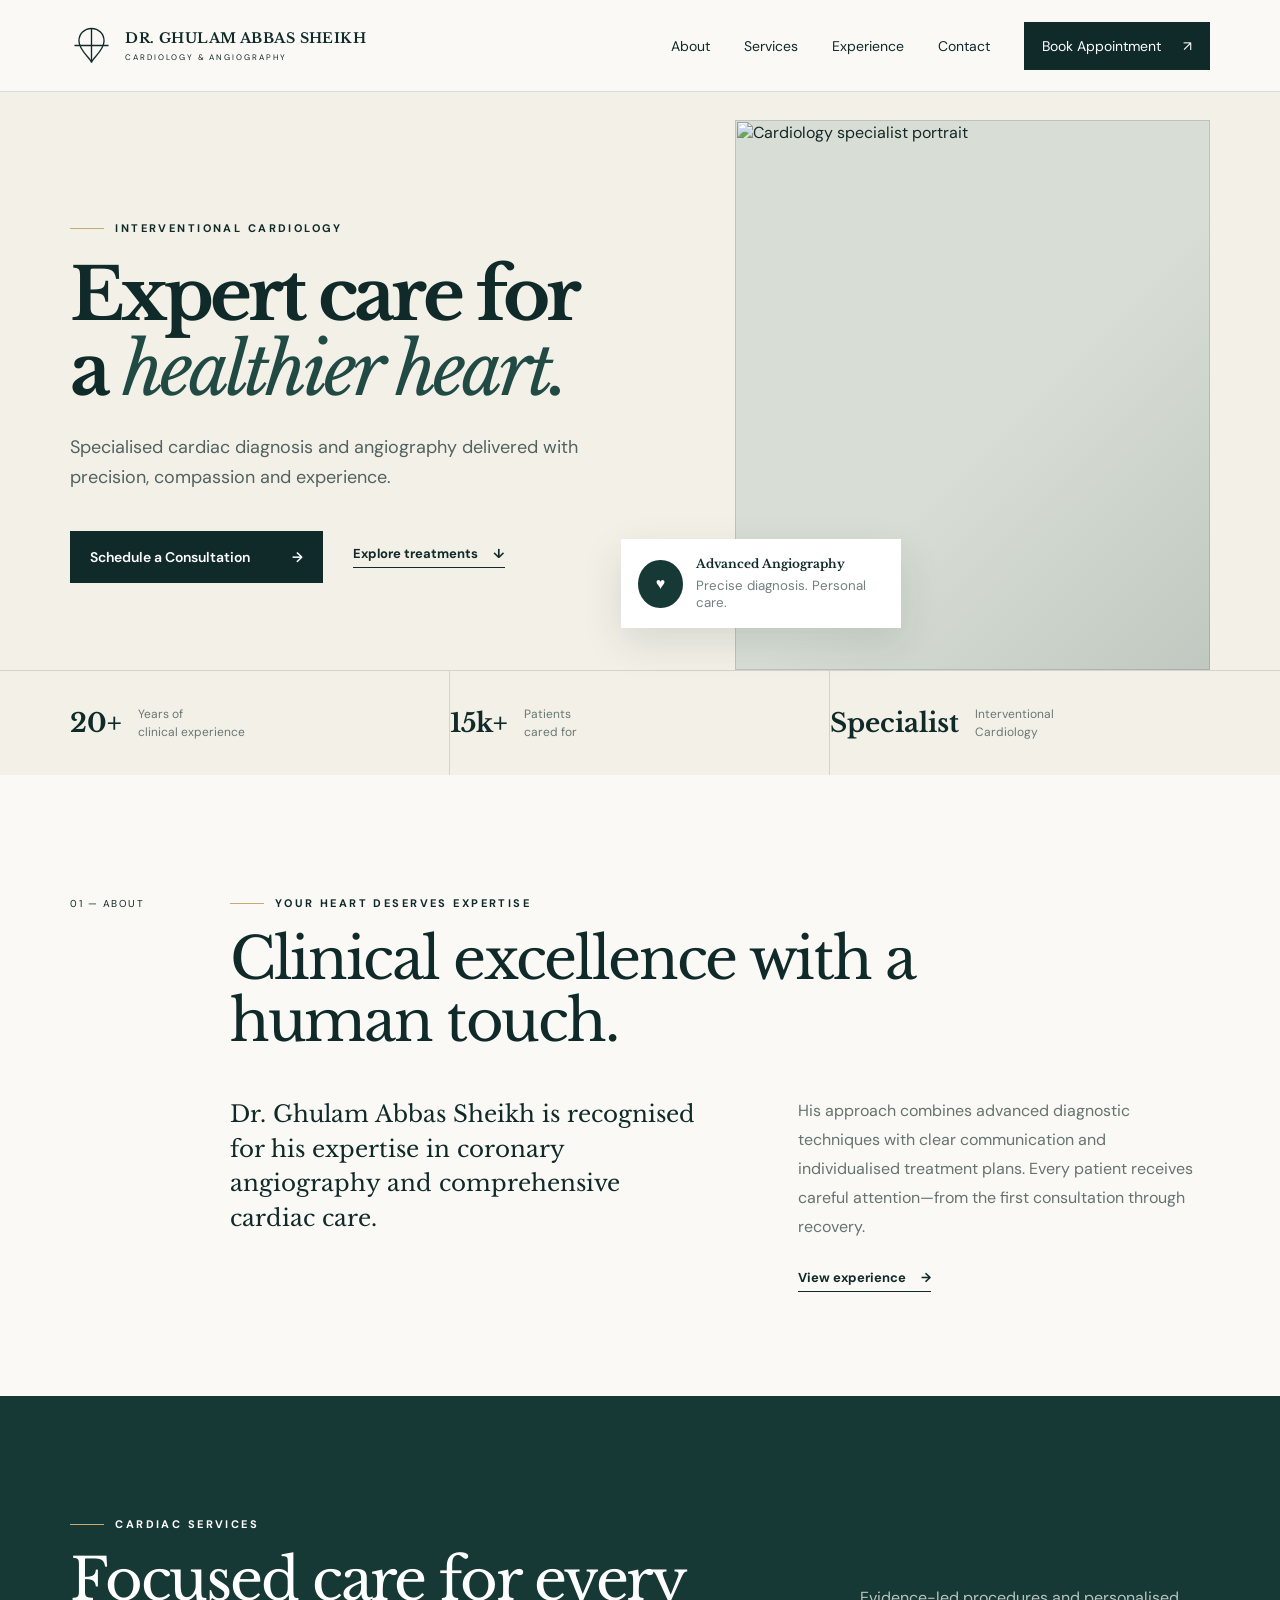
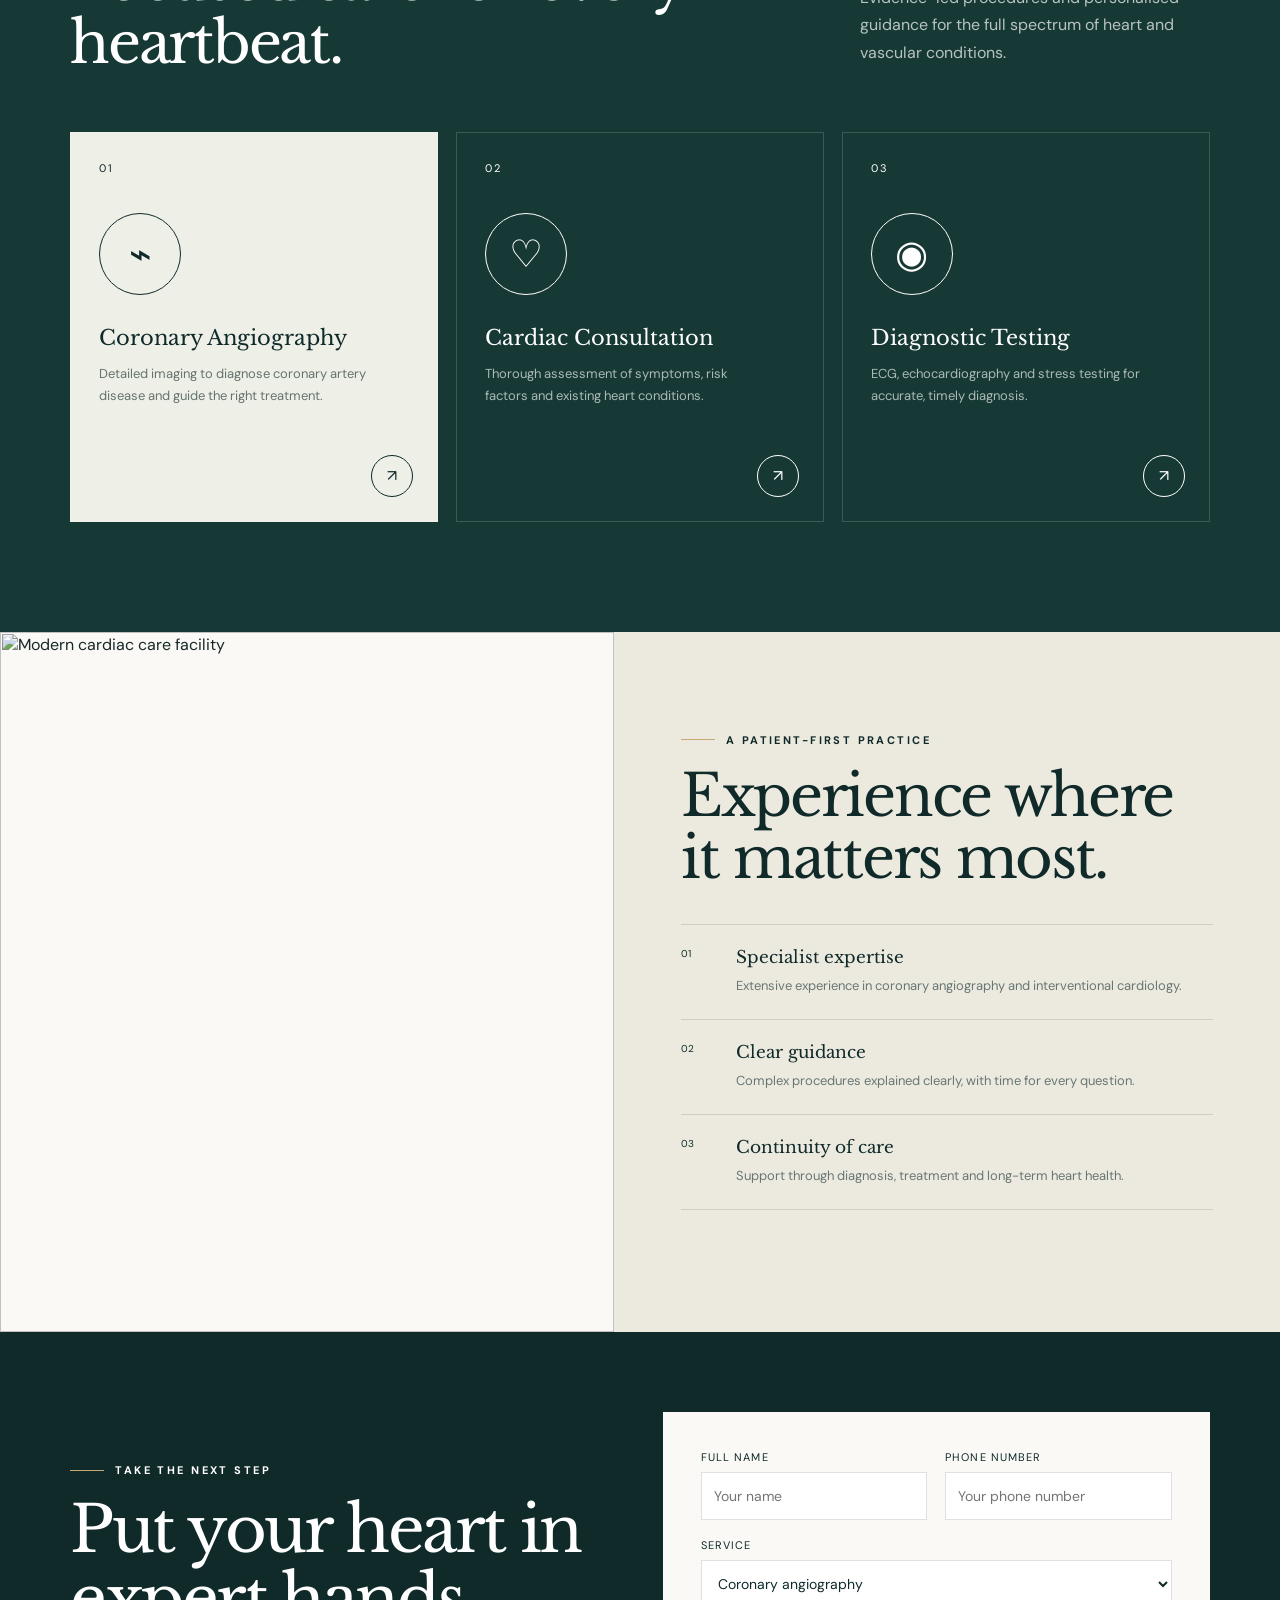
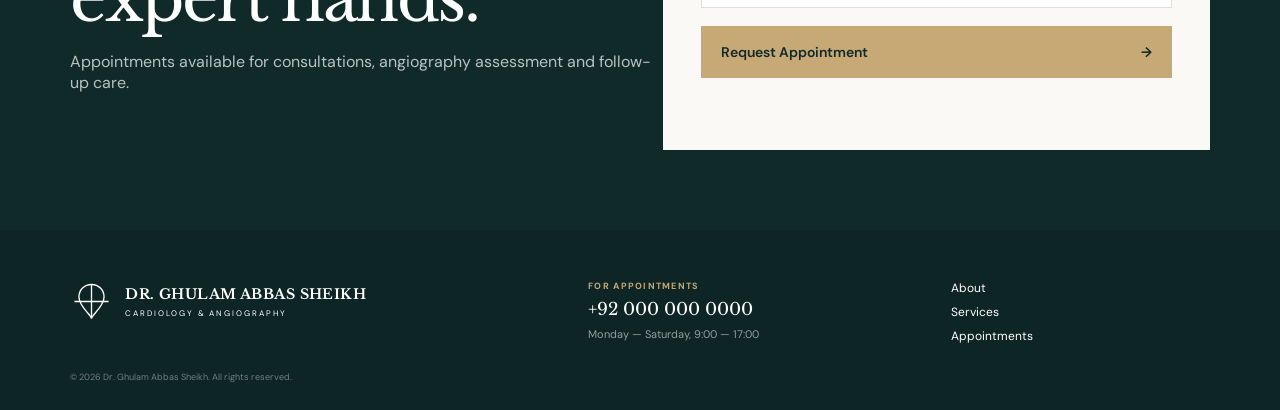
==== index.html @ 49891db6 "Create responsive cardiology website for Dr. Ghulam Abbas Sheikh" ====
<!DOCTYPE>
<html lang="en">
<head>
  <meta charset="UTF-8">
  <meta name="viewport" content="width=device-width, initial-scale=1.0">
  <meta name="description" content="Dr. Ghulam Abbas Sheikh — specialist in interventional cardiology and coronary angiography.">
  <title>Dr. Ghulam Abbas Sheikh | Cardiologist</title>
  <link rel="preconnect" href="https://fonts.googleapis.com">
  <link rel="preconnect" href="https://fonts.gstatic.com" crossorigin>
  <link href="https://fonts.googleapis.com/css2?family=DM+Sans:wght@400;500;600;700&family=Libre+Baskerville:ital,wght@0,400;0,700;1,400&display=swap" rel="stylesheet">
  <link rel="stylesheet" href="styles.css">
</head>
<body>
  <header class="topbar">
    <a class="brand" href="#top" aria-label="Dr. Ghulam Abbas Sheikh home">
      <svg class="brand-mark" viewBox="0 0 48 48" aria-hidden="true"><path d="M24 5v38M5 24h38"/><path d="M24 5c8 0 14 6 14 14 0 11-14 20-14 24 0-4-14-13-14-24C10 11 16 5 24 5Z"/></svg>
      <span><strong>DR. GHULAM ABBAS SHEIKH</strong><small>CARDIOLOGY &amp; ANGIOGRAPHY</small></span>
    </a>
    <button class="menu-button" aria-label="Open navigation" aria-expanded="false"><span></span><span></span></button>
    <nav class="nav" aria-label="Main navigation">
      <a href="#about">About</a>
      <a href="#services">Services</a>
      <a href="#experience">Experience</a>
      <a href="#contact">Contact</a>
      <a class="nav-cta" href="#appointment">Book Appointment <span>↗</span></a>
    </nav>
  </header>

  <main id="top">
    <section class="hero">
      <div class="hero-grid">
        <div class="hero-copy">
          <p class="eyebrow"><span></span> Interventional Cardiology</p>
          <h1>Expert care for a <em>healthier heart.</em></h1>
          <p class="hero-lead">Specialised cardiac diagnosis and angiography delivered with precision, compassion and experience.</p>
          <div class="hero-actions">
            <a class="button button-dark" href="#appointment">Schedule a Consultation <span>→</span></a>
            <a class="text-link" href="#services">Explore treatments <span>↓</span></a>
          </div>
        </div>
        <div class="hero-visual">
          <div class="portrait-frame">
            <img src="https://images.unsplash.com/photo-1612349317150-e413f6a5b16d?auto=format&fit=crop&w=900&q=85" alt="Cardiology specialist portrait">
          </div>
          <div class="doctor-card">
            <span class="pulse-icon">♥</span>
            <div><strong>Advanced Angiography</strong><small>Precise diagnosis. Personal care.</small></div>
          </div>
        </div>
      </div>
      <div class="trust-row">
        <div><strong>20+</strong><span>Years of<br>clinical experience</span></div>
        <div><strong>15k+</strong><span>Patients<br>cared for</span></div>
        <div><strong>Specialist</strong><span>Interventional<br>Cardiology</span></div>
      </div>
    </section>

    <section class="about section" id="about">
      <div class="section-label">01 — About</div>
      <div class="about-content">
        <p class="eyebrow"><span></span> Your heart deserves expertise</p>
        <h2>Clinical excellence with a human touch.</h2>
        <div class="about-grid">
          <p class="lead">Dr. Ghulam Abbas Sheikh is recognised for his expertise in coronary angiography and comprehensive cardiac care.</p>
          <div>
            <p>His approach combines advanced diagnostic techniques with clear communication and individualised treatment plans. Every patient receives careful attention—from the first consultation through recovery.</p>
            <a class="text-link dark" href="#experience">View experience <span>→</span></a>
          </div>
        </div>
      </div>
    </section>

    <section class="services section" id="services">
      <div class="section-heading">
        <div>
          <p class="eyebrow light"><span></span> Cardiac services</p>
          <h2>Focused care for every heartbeat.</h2>
        </div>
        <p>Evidence-led procedures and personalised guidance for the full spectrum of heart and vascular conditions.</p>
      </div>
      <div class="service-list">
        <article class="service-card featured">
          <span class="service-number">01</span>
          <div class="service-icon">⌁</div>
          <h3>Coronary Angiography</h3>
          <p>Detailed imaging to diagnose coronary artery disease and guide the right treatment.</p>
          <a href="#appointment" aria-label="Learn about coronary angiography">↗</a>
        </article>
        <article class="service-card">
          <span class="service-number">02</span>
          <div class="service-icon">♡</div>
          <h3>Cardiac Consultation</h3>
          <p>Thorough assessment of symptoms, risk factors and existing heart conditions.</p>
          <a href="#appointment" aria-label="Learn about cardiac consultation">↗</a>
        </article>
        <article class="service-card">
          <span class="service-number">03</span>
          <div class="service-icon">◉</div>
          <h3>Diagnostic Testing</h3>
          <p>ECG, echocardiography and stress testing for accurate, timely diagnosis.</p>
          <a href="#appointment" aria-label="Learn about diagnostic testing">↗</a>
        </article>
      </div>
    </section>

    <section class="experience section" id="experience">
      <div class="experience-image">
        <img src="https://images.unsplash.com/photo-1538108149393-fbbd81895907?auto=format&fit=crop&w=1100&q=85" alt="Modern cardiac care facility">
      </div>
      <div class="experience-copy">
        <p class="eyebrow"><span></span> A patient-first practice</p>
        <h2>Experience where it matters most.</h2>
        <ul>
          <li><span>01</span><div><strong>Specialist expertise</strong><p>Extensive experience in coronary angiography and interventional cardiology.</p></div></li>
          <li><span>02</span><div><strong>Clear guidance</strong><p>Complex procedures explained clearly, with time for every question.</p></div></li>
          <li><span>03</span><div><strong>Continuity of care</strong><p>Support through diagnosis, treatment and long-term heart health.</p></div></li>
        </ul>
      </div>
    </section>

    <section class="appointment" id="appointment">
      <div class="appointment-copy">
        <p class="eyebrow light"><span></span> Take the next step</p>
        <h2>Put your heart in expert hands.</h2>
        <p>Appointments available for consultations, angiography assessment and follow-up care.</p>
      </div>
      <div class="appointment-card">
        <form id="booking-form">
          <label><span>Full name</span><input type="text" name="name" placeholder="Your name" required></label>
          <label><span>Phone number</span><input type="tel" name="phone" placeholder="Your phone number" required></label>
          <label><span>Service</span><select name="service"><option>Coronary angiography</option><option>Cardiac consultation</option><option>Diagnostic testing</option><option>Follow-up care</option></select></label>
          <button class="button button-gold" type="submit">Request Appointment <span>→</span></button>
        </form>
        <p class="form-status" role="status"></p>
      </div>
    </section>

    <footer id="contact">
      <a class="brand footer-brand" href="#top">
        <svg class="brand-mark" viewBox="0 0 48 48" aria-hidden="true"><path d="M24 5v38M5 24h38"/><path d="M24 5c8 0 14 6 14 14 0 11-14 20-14 24 0-4-14-13-14-24C10 11 16 5 24 5Z"/></svg>
        <span><strong>DR. GHULAM ABBAS SHEIKH</strong><small>CARDIOLOGY &amp; ANGIOGRAPHY</small></span>
      </a>
      <div class="footer-contact"><strong>For appointments</strong><a href="tel:+920000000000">+92 000 000 0000</a><span>Monday — Saturday, 9:00 — 17:00</span></div>
      <div class="footer-links"><a href="#about">About</a><a href="#services">Services</a><a href="#appointment">Appointments</a></div>
      <p class="copyright">© 2026 Dr. Ghulam Abbas Sheikh. All rights reserved.</p>
    </footer>
  </main>
  <script src="script.js"></script>
</body>
</html>
---- styles.css ----
:root {
  --ink: #102a2a;
  --green: #173936;
  --green-2: #214a45;
  --cream: #f3f0e7;
  --paper: #faf9f5;
  --gold: #c7a976;
  --line: rgba(16,42,42,.14);
}
* { box-sizing: border-box; }
html { scroll-behavior: smooth; }
body { margin: 0; font-family: 'DM Sans', sans-serif; color: var(--ink); background: var(--paper); }
img { width: 100%; display: block; }
a { color: inherit; text-decoration: none; }
.topbar { height: 92px; padding: 0 5.5%; display: flex; align-items: center; justify-content: space-between; background: var(--paper); border-bottom: 1px solid var(--line); position: relative; z-index: 20; }
.brand { display: flex; align-items: center; gap: 12px; }
.brand-mark { width: 43px; height: 43px; fill: none; stroke: currentColor; stroke-width: 1.5; }
.brand span { display: flex; flex-direction: column; }
.brand strong { font-family: 'Libre Baskerville', serif; font-size: 14px; letter-spacing: .03em; }
.brand small { margin-top: 5px; font-size: 8px; letter-spacing: .24em; }
.nav { display: flex; align-items: center; gap: 34px; font-size: 14px; }
.nav > a:not(.nav-cta) { position: relative; }
.nav > a:not(.nav-cta):after { content: ''; position: absolute; height: 1px; width: 0; bottom: -5px; left: 0; background: var(--ink); transition: .25s; }
.nav > a:hover:after { width: 100%; }
.nav-cta { padding: 15px 18px; background: var(--ink); color: white; }
.nav-cta span { margin-left: 18px; }
.menu-button { display: none; }
.hero { background: var(--cream); min-height: 650px; overflow: hidden; }
.hero-grid { max-width: 1440px; margin: auto; padding: 58px 5.5% 0; display: grid; grid-template-columns: 51% 49%; }
.hero-copy { padding: 60px 4% 80px 0; position: relative; z-index: 2; }
.eyebrow { text-transform: uppercase; letter-spacing: .22em; font-size: 11px; font-weight: 700; display: flex; align-items: center; gap: 11px; }
.eyebrow span { width: 34px; height: 1px; background: var(--gold); }
.hero h1 { max-width: 720px; margin: 22px 0 24px; font-family: 'Libre Baskerville', serif; font-size: clamp(54px, 5.6vw, 86px); line-height: 1.05; letter-spacing: -.055em; }
.hero h1 em { font-weight: 400; color: var(--green-2); }
.hero-lead { max-width: 530px; font-size: 18px; line-height: 1.7; color: #526260; }
.hero-actions { display: flex; align-items: center; gap: 30px; margin-top: 38px; }
.button { display: inline-flex; align-items: center; justify-content: space-between; gap: 42px; border: 0; padding: 17px 20px; font: 600 14px 'DM Sans', sans-serif; cursor: pointer; }
.button-dark { background: var(--ink); color: white; }
.text-link { font-size: 13px; font-weight: 700; border-bottom: 1px solid currentColor; padding-bottom: 5px; }
.text-link span { margin-left: 12px; }
.hero-visual { min-height: 520px; position: relative; }
.portrait-frame { position: absolute; width: 85%; height: 550px; right: 0; bottom: 0; background: #d8ded5; overflow: hidden; }
.portrait-frame:after { content: ''; position: absolute; inset: 0; background: linear-gradient(135deg, transparent 55%, rgba(16,42,42,.12)); }
.portrait-frame img { height: 100%; object-fit: cover; object-position: 50% 20%; filter: saturate(.72); }
.doctor-card { position: absolute; z-index: 3; left: -30px; bottom: 42px; width: 280px; padding: 17px; display: flex; align-items: center; gap: 13px; background: white; box-shadow: 0 14px 40px rgba(16,42,42,.12); }
.pulse-icon { width: 48px; height: 48px; display: grid; place-items: center; background: var(--green); color: white; border-radius: 50%; }
.doctor-card div { display: flex; flex-direction: column; }
.doctor-card strong { font-family: 'Libre Baskerville', serif; font-size: 12px; }
.doctor-card small { margin-top: 6px; color: #73807e; }
.trust-row { height: 105px; max-width: 1440px; margin: auto; padding: 0 5.5%; display: grid; grid-template-columns: repeat(3, 1fr); border-top: 1px solid var(--line); }
.trust-row div { display: flex; align-items: center; gap: 16px; border-right: 1px solid var(--line); }
.trust-row div:last-child { border-right: 0; }
.trust-row strong { font-family: 'Libre Baskerville', serif; font-size: 26px; }
.trust-row span { color: #687774; font-size: 12px; line-height: 1.5; }
.section { max-width: 1440px; margin: auto; padding: 110px 5.5%; }
.about { display: grid; grid-template-columns: 14% 86%; }
.section-label { font-size: 10px; text-transform: uppercase; letter-spacing: .15em; padding-top: 12px; }
.about-content h2, .experience-copy h2 { max-width: 700px; margin: 18px 0 45px; font: 400 clamp(42px, 4.5vw, 68px)/1.08 'Libre Baskerville', serif; letter-spacing: -.04em; }
.about-grid { display: grid; grid-template-columns: 48% 42%; gap: 10%; }
.about-grid .lead { margin: 0; font-family: 'Libre Baskerville', serif; font-size: 23px; line-height: 1.5; }
.about-grid div p { margin: 0 0 28px; color: #66736f; line-height: 1.8; }
.text-link.dark { color: var(--ink); }
.services { max-width: none; background: var(--green); color: white; padding-left: max(5.5%, calc((100% - 1280px)/2)); padding-right: max(5.5%, calc((100% - 1280px)/2)); }
.section-heading { display: flex; justify-content: space-between; align-items: end; }
.section-heading h2 { max-width: 660px; margin: 18px 0 0; font: 400 clamp(42px, 4.5vw, 66px)/1.08 'Libre Baskerville', serif; letter-spacing: -.04em; }
.section-heading > p { max-width: 350px; margin: 0 0 8px; color: #b7c3c0; line-height: 1.7; }
.eyebrow.light span { background: var(--gold); }
.service-list { display: grid; grid-template-columns: repeat(3, 1fr); gap: 18px; margin-top: 58px; }
.service-card { min-height: 390px; padding: 28px; border: 1px solid rgba(255,255,255,.16); position: relative; display: flex; flex-direction: column; }
.service-card.featured { background: #eef0e7; color: var(--ink); }
.service-number { font-size: 11px; letter-spacing: .15em; }
.service-icon { width: 82px; height: 82px; margin: 38px 0 30px; border: 1px solid currentColor; border-radius: 50%; display: grid; place-items: center; font: 38px 'Libre Baskerville', serif; }
.service-card h3 { margin: 0 0 12px; font: 400 21px 'Libre Baskerville', serif; }
.service-card p { max-width: 280px; margin: 0; color: #abbab6; font-size: 13px; line-height: 1.7; }
.featured p { color: #66736f; }
.service-card a { position: absolute; right: 24px; bottom: 24px; width: 42px; height: 42px; border: 1px solid currentColor; border-radius: 50%; display: grid; place-items: center; }
.experience { display: grid; grid-template-columns: 48% 52%; padding: 0; max-width: none; }
.experience-image { min-height: 700px; }
.experience-image img { height: 100%; object-fit: cover; filter: saturate(.65); }
.experience-copy { padding: 90px 10%; background: #eceadf; }
.experience-copy h2 { margin-bottom: 35px; }
.experience-copy ul { list-style: none; margin: 0; padding: 0; }
.experience-copy li { display: grid; grid-template-columns: 55px 1fr; border-top: 1px solid var(--line); padding: 22px 0; }
.experience-copy li:last-child { border-bottom: 1px solid var(--line); }
.experience-copy li > span { font-size: 10px; }
.experience-copy strong { font: 400 17px 'Libre Baskerville', serif; }
.experience-copy li p { margin: 8px 0 0; color: #687774; font-size: 13px; line-height: 1.6; }
.appointment { max-width: none; min-height: 420px; padding: 80px max(5.5%, calc((100% - 1280px)/2)); display: grid; grid-template-columns: 52% 48%; align-items: center; background: var(--ink); color: white; }
.appointment-copy h2 { max-width: 600px; margin: 18px 0 18px; font: 400 clamp(44px, 5vw, 70px)/1.08 'Libre Baskerville', serif; letter-spacing: -.04em; }
.appointment-copy > p:last-child { color: #b7c3c0; }
.appointment-card { background: var(--paper); color: var(--ink); padding: 38px; }
.appointment-card form { display: grid; grid-template-columns: 1fr 1fr; gap: 18px; }
.appointment-card label { display: flex; flex-direction: column; gap: 8px; font-size: 11px; text-transform: uppercase; letter-spacing: .1em; }
.appointment-card label:nth-child(3) { grid-column: 1 / -1; }
.appointment-card input, .appointment-card select { width: 100%; height: 48px; border: 1px solid var(--line); background: white; padding: 0 12px; color: var(--ink); font: 14px 'DM Sans', sans-serif; }
.appointment-card .button { grid-column: 1 / -1; background: var(--gold); color: var(--ink); }
.form-status { min-height: 18px; margin: 14px 0 0; color: var(--green); font-size: 13px; }
footer { min-height: 180px; padding: 50px 5.5%; display: grid; grid-template-columns: 2fr 1.4fr 1fr; align-items: start; background: #0d2524; color: white; position: relative; }
.footer-brand { color: white; }
.footer-contact { display: flex; flex-direction: column; gap: 7px; }
.footer-contact strong { color: var(--gold); text-transform: uppercase; font-size: 9px; letter-spacing: .14em; }
.footer-contact a { font: 400 17px 'Libre Baskerville', serif; }
.footer-contact span { color: #91a09d; font-size: 11px; }
.footer-links { display: flex; flex-direction: column; gap: 8px; font-size: 12px; }
.copyright { position: absolute; bottom: 18px; left: 5.5%; color: #71817e; font-size: 9px; }
@media (max-width: 900px) {
  .topbar { height: 76px; }
  .menu-button { display: block; width: 40px; height: 40px; border: 0; background: none; }
  .menu-button span { display: block; width: 24px; height: 1px; margin: 6px auto; background: var(--ink); }
  .nav { display: none; position: absolute; top: 76px; left: 0; right: 0; padding: 25px 5.5%; background: var(--paper); flex-direction: column; align-items: stretch; }
  .nav.open { display: flex; }
  .hero-grid { grid-template-columns: 1fr; padding-top: 20px; }
  .hero-copy { padding: 45px 0 40px; }
  .hero h1 { font-size: 52px; }
  .hero-visual { min-height: 470px; }
  .portrait-frame { width: 78%; height: 470px; }
  .trust-row { height: 90px; }
  .trust-row strong { font-size: 20px; }
  .section { padding-top: 75px; padding-bottom: 75px; }
  .about { grid-template-columns: 1fr; }
  .section-label { margin-bottom: 35px; }
  .about-grid { grid-template-columns: 1fr; gap: 25px; }
  .section-heading { align-items: start; }
  .service-list { grid-template-columns: 1fr; }
  .service-card { min-height: 300px; }
  .experience { grid-template-columns: 1fr; }
  .experience-image { min-height: 440px; }
  .appointment { grid-template-columns: 1fr; gap: 40px; }
  footer { grid-template-columns: 1fr 1fr; gap: 40px; }
}
@media (max-width: 600px) {
  .brand strong { font-size: 11px; }
  .brand-mark { width: 36px; }
  .hero h1 { font-size: 43px; }
  .hero-actions { align-items: flex-start; flex-direction: column; }
  .portrait-frame { width: 92%; }
  .doctor-card { left: 0; width: 250px; }
  .trust-row { grid-template-columns: 1fr 1fr 1fr; padding: 0 3%; }
  .trust-row div { flex-direction: column; justify-content: center; align-items: flex-start; gap: 4px; }
  .trust-row strong { font-size: 16px; }
  .trust-row span { font-size: 9px; }
  .about-content h2, .experience-copy h2 { font-size: 40px; }
  .section-heading { flex-direction: column; gap: 25px; }
  .section-heading h2 { font-size: 40px; }
  .experience-copy { padding: 70px 5.5%; }
  .appointment { padding: 70px 5.5%; }
  .appointment-copy h2 { font-size: 43px; }
  .appointment-card { padding: 24px 18px; }
  .appointment-card form { grid-template-columns: 1fr; }
  .appointment-card label:nth-child(3), .appointment-card .button { grid-column: 1; }
  footer { grid-template-columns: 1fr; padding-bottom: 70px; }
  .footer-links { display: none; }
}
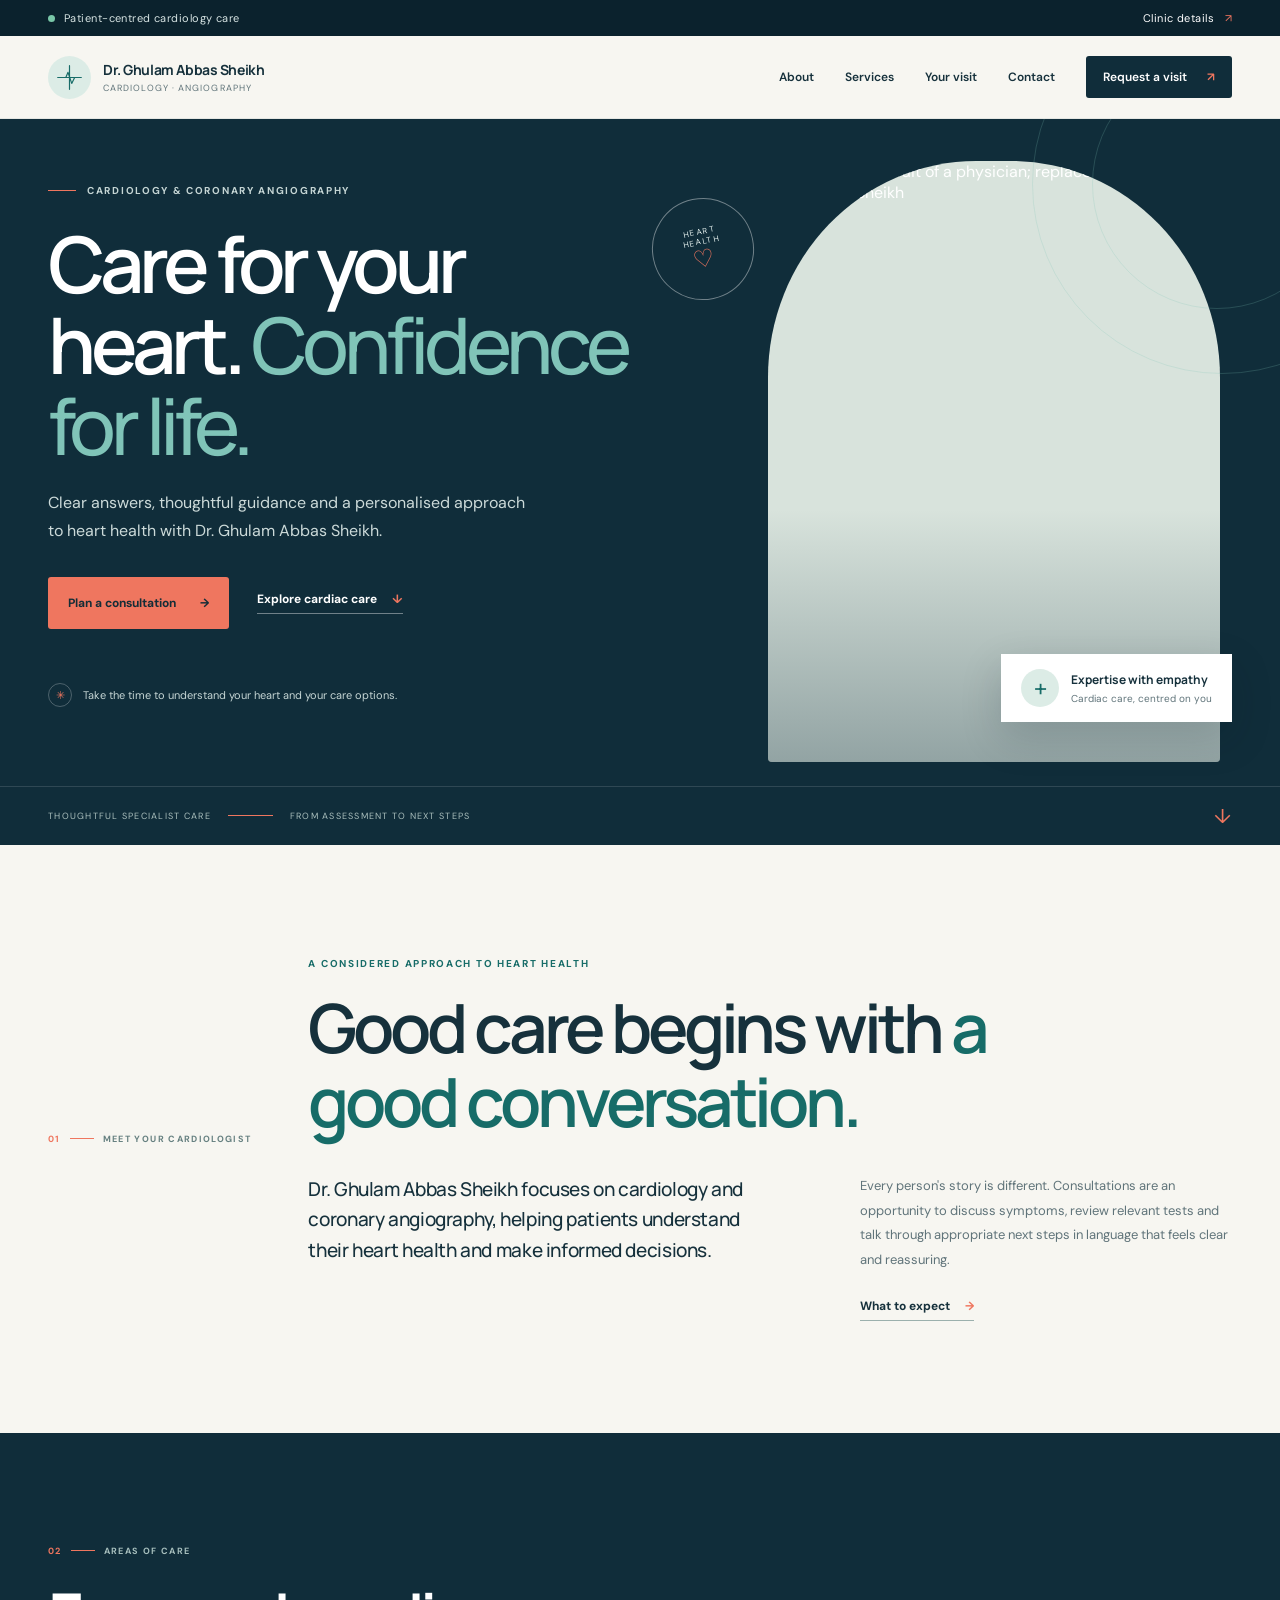
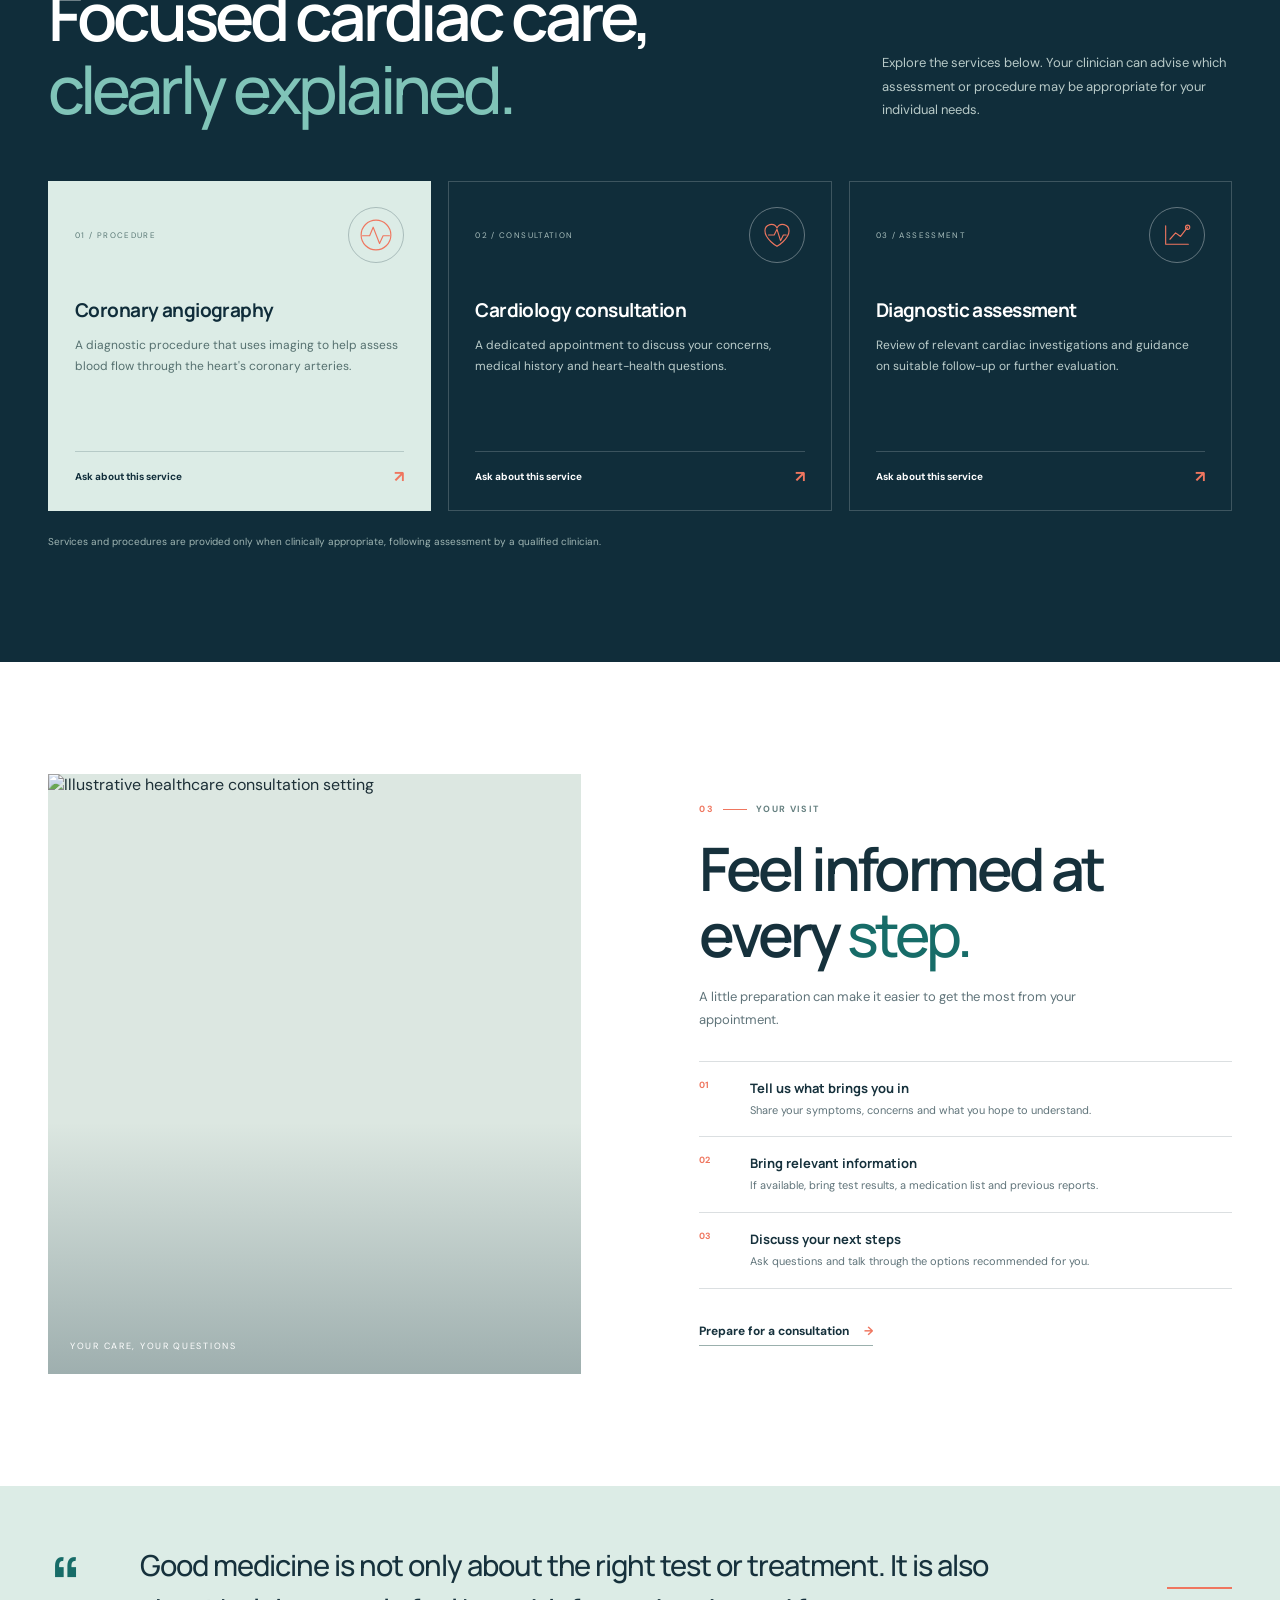
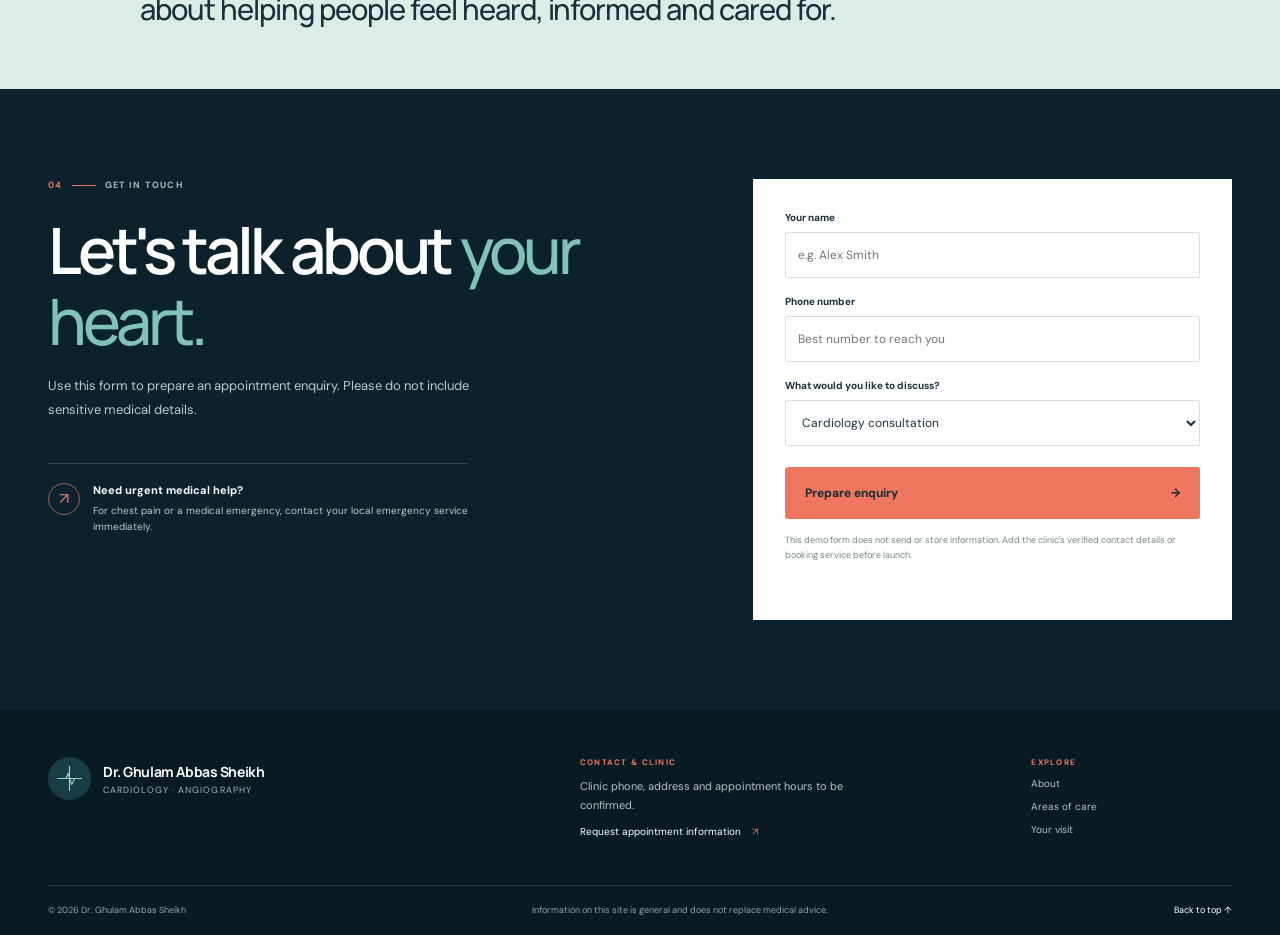
==== commit b3c45ff0: "Redesign cardiology website with polished patient-first visual identity" ====
--- a/index.html
+++ b/index.html
@@ -1,150 +1,95 @@
-<!DOCTYPE>
+<!doctype html>
 <html lang="en">
 <head>
   <meta charset="UTF-8">
-  <meta name="viewport" content="width=device-width, initial-scale=1.0">
-  <meta name="description" content="Dr. Ghulam Abbas Sheikh — specialist in interventional cardiology and coronary angiography.">
-  <title>Dr. Ghulam Abbas Sheikh | Cardiologist</title>
+  <meta name="viewport" content="width=device-width, initial-scale=1">
+  <meta name="theme-color" content="#102d3a">
+  <meta name="description" content="Learn about Dr. Ghulam Abbas Sheikh's cardiology and angiography services, and find information for planning a consultation.">
+  <title>Dr. Ghulam Abbas Sheikh — Cardiology & Angiography</title>
   <link rel="preconnect" href="https://fonts.googleapis.com">
   <link rel="preconnect" href="https://fonts.gstatic.com" crossorigin>
-  <link href="https://fonts.googleapis.com/css2?family=DM+Sans:wght@400;500;600;700&family=Libre+Baskerville:ital,wght@0,400;0,700;1,400&display=swap" rel="stylesheet">
+  <link href="https://fonts.googleapis.com/css2?family=DM+Sans:wght@400;500;600;700&family=Manrope:wght@400;500;600;700;800&display=swap" rel="stylesheet">
   <link rel="stylesheet" href="styles.css">
 </head>
 <body>
-  <header class="topbar">
-    <a class="brand" href="#top" aria-label="Dr. Ghulam Abbas Sheikh home">
-      <svg class="brand-mark" viewBox="0 0 48 48" aria-hidden="true"><path d="M24 5v38M5 24h38"/><path d="M24 5c8 0 14 6 14 14 0 11-14 20-14 24 0-4-14-13-14-24C10 11 16 5 24 5Z"/></svg>
-      <span><strong>DR. GHULAM ABBAS SHEIKH</strong><small>CARDIOLOGY &amp; ANGIOGRAPHY</small></span>
-    </a>
-    <button class="menu-button" aria-label="Open navigation" aria-expanded="false"><span></span><span></span></button>
-    <nav class="nav" aria-label="Main navigation">
-      <a href="#about">About</a>
-      <a href="#services">Services</a>
-      <a href="#experience">Experience</a>
-      <a href="#contact">Contact</a>
-      <a class="nav-cta" href="#appointment">Book Appointment <span>↗</span></a>
-    </nav>
+  <a class="skip-link" href="#main">Skip to content</a>
+  <div class="utility-bar"><div class="container utility-inner"><span><span class="status-dot"></span> Patient-centred cardiology care</span><a href="#contact">Clinic details <span aria-hidden="true">↗</span></a></div></div>
+  <header class="site-header">
+    <div class="container header-inner">
+      <a class="brand" href="#home" aria-label="Dr. Ghulam Abbas Sheikh, home">
+        <span class="brand-symbol" aria-hidden="true"><svg viewBox="0 0 42 42"><path d="M21 5v32M5 21h32"/><path d="M8 21h8l3-7 5 15 4-8h6"/></svg></span>
+        <span class="brand-copy"><strong>Dr. Ghulam Abbas Sheikh</strong><small>Cardiology · Angiography</small></span>
+      </a>
+      <button class="menu-toggle" type="button" aria-label="Open navigation" aria-expanded="false" aria-controls="primary-nav"><span></span><span></span><span></span></button>
+      <nav class="primary-nav" id="primary-nav" aria-label="Main navigation">
+        <a href="#about">About</a><a href="#care">Services</a><a href="#approach">Your visit</a><a href="#contact">Contact</a>
+        <a class="nav-appointment" href="#appointment">Request a visit <span aria-hidden="true">↗</span></a>
+      </nav>
+    </div>
   </header>
 
-  <main id="top">
-    <section class="hero">
-      <div class="hero-grid">
+  <main id="main">
+    <section class="hero" id="home">
+      <div class="container hero-layout">
         <div class="hero-copy">
-          <p class="eyebrow"><span></span> Interventional Cardiology</p>
-          <h1>Expert care for a <em>healthier heart.</em></h1>
-          <p class="hero-lead">Specialised cardiac diagnosis and angiography delivered with precision, compassion and experience.</p>
-          <div class="hero-actions">
-            <a class="button button-dark" href="#appointment">Schedule a Consultation <span>→</span></a>
-            <a class="text-link" href="#services">Explore treatments <span>↓</span></a>
-          </div>
+          <p class="eyebrow"><span class="eyebrow-line"></span> Cardiology &amp; coronary angiography</p>
+          <h1>Care for your heart. <em>Confidence for life.</em></h1>
+          <p class="hero-description">Clear answers, thoughtful guidance and a personalised approach to heart health with Dr. Ghulam Abbas Sheikh.</p>
+          <div class="hero-actions"><a class="button button-coral" href="#appointment">Plan a consultation <span aria-hidden="true">→</span></a><a class="inline-link" href="#care">Explore cardiac care <span aria-hidden="true">↓</span></a></div>
+          <div class="hero-note"><span class="note-icon" aria-hidden="true">✳</span><span>Take the time to understand your heart and your care options.</span></div>
         </div>
-        <div class="hero-visual">
-          <div class="portrait-frame">
-            <img src="https://images.unsplash.com/photo-1612349317150-e413f6a5b16d?auto=format&fit=crop&w=900&q=85" alt="Cardiology specialist portrait">
-          </div>
-          <div class="doctor-card">
-            <span class="pulse-icon">♥</span>
-            <div><strong>Advanced Angiography</strong><small>Precise diagnosis. Personal care.</small></div>
-          </div>
+        <div class="hero-art">
+          <div class="hero-image"><img src="https://images.unsplash.com/photo-1612349317150-e413f6a5b16d?auto=format&fit=crop&w=1100&q=85" alt="Illustrative portrait of a physician; replace with a verified photo of Dr. Sheikh" fetchpriority="high"></div>
+          <div class="image-caption"><span class="caption-mark" aria-hidden="true">+</span><span><strong>Expertise with empathy</strong><small>Cardiac care, centred on you</small></span></div>
+          <div class="hero-stamp" aria-hidden="true"><span>HEART</span><span>HEALTH</span><span class="stamp-heart">♡</span></div>
+          <div class="hero-orbit orbit-one"></div><div class="hero-orbit orbit-two"></div>
         </div>
       </div>
-      <div class="trust-row">
-        <div><strong>20+</strong><span>Years of<br>clinical experience</span></div>
-        <div><strong>15k+</strong><span>Patients<br>cared for</span></div>
-        <div><strong>Specialist</strong><span>Interventional<br>Cardiology</span></div>
-      </div>
+      <div class="hero-bottom"><div class="container hero-bottom-inner"><span>Thoughtful specialist care</span><span class="bottom-rule"></span><span>From assessment to next steps</span><a href="#about" aria-label="Scroll to about section">↓</a></div></div>
     </section>
 
-    <section class="about section" id="about">
-      <div class="section-label">01 — About</div>
-      <div class="about-content">
-        <p class="eyebrow"><span></span> Your heart deserves expertise</p>
-        <h2>Clinical excellence with a human touch.</h2>
-        <div class="about-grid">
-          <p class="lead">Dr. Ghulam Abbas Sheikh is recognised for his expertise in coronary angiography and comprehensive cardiac care.</p>
-          <div>
-            <p>His approach combines advanced diagnostic techniques with clear communication and individualised treatment plans. Every patient receives careful attention—from the first consultation through recovery.</p>
-            <a class="text-link dark" href="#experience">View experience <span>→</span></a>
-          </div>
+    <section class="intro section-space" id="about">
+      <div class="container intro-layout">
+        <div class="section-kicker"><span>01</span><i></i> Meet your cardiologist</div>
+        <div class="intro-content">
+          <p class="eyebrow eyebrow-dark">A considered approach to heart health</p>
+          <h2>Good care begins with <em>a good conversation.</em></h2>
+          <div class="intro-columns"><p class="intro-lead">Dr. Ghulam Abbas Sheikh focuses on cardiology and coronary angiography, helping patients understand their heart health and make informed decisions.</p><div><p>Every person's story is different. Consultations are an opportunity to discuss symptoms, review relevant tests and talk through appropriate next steps in language that feels clear and reassuring.</p><a class="inline-link link-dark" href="#approach">What to expect <span aria-hidden="true">→</span></a></div></div>
         </div>
       </div>
     </section>
 
-    <section class="services section" id="services">
-      <div class="section-heading">
-        <div>
-          <p class="eyebrow light"><span></span> Cardiac services</p>
-          <h2>Focused care for every heartbeat.</h2>
+    <section class="care-section section-space" id="care">
+      <div class="container">
+        <div class="care-heading"><div><div class="section-kicker kicker-light"><span>02</span><i></i> Areas of care</div><h2>Focused cardiac care,<br><em>clearly explained.</em></h2></div><p>Explore the services below. Your clinician can advise which assessment or procedure may be appropriate for your individual needs.</p></div>
+        <div class="care-grid">
+          <article class="care-card care-card-featured"><div class="card-top"><span class="card-index">01 / PROCEDURE</span><span class="card-icon" aria-hidden="true"><svg viewBox="0 0 48 48"><path d="M5 25h10l5-12 9 23 5-11h9"/><circle cx="24" cy="24" r="21"/></svg></span></div><h3>Coronary angiography</h3><p>A diagnostic procedure that uses imaging to help assess blood flow through the heart's coronary arteries.</p><a href="#appointment" aria-label="Ask about coronary angiography">Ask about this service <span aria-hidden="true">↗</span></a></article>
+          <article class="care-card"><div class="card-top"><span class="card-index">02 / CONSULTATION</span><span class="card-icon" aria-hidden="true"><svg viewBox="0 0 48 48"><path d="M24 40S7 30 7 18a9 9 0 0 1 17-4 9 9 0 0 1 17 4c0 12-17 22-17 22Z"/><path d="M12 24h8l4-8 5 16 4-8h4"/></svg></span></div><h3>Cardiology consultation</h3><p>A dedicated appointment to discuss your concerns, medical history and heart-health questions.</p><a href="#appointment" aria-label="Ask about a cardiology consultation">Ask about this service <span aria-hidden="true">↗</span></a></article>
+          <article class="care-card"><div class="card-top"><span class="card-index">03 / ASSESSMENT</span><span class="card-icon" aria-hidden="true"><svg viewBox="0 0 48 48"><path d="M8 37V11m0 26h32M14 30l8-9 7 5 10-13"/><circle cx="39" cy="13" r="3"/></svg></span></div><h3>Diagnostic assessment</h3><p>Review of relevant cardiac investigations and guidance on suitable follow-up or further evaluation.</p><a href="#appointment" aria-label="Ask about diagnostic assessment">Ask about this service <span aria-hidden="true">↗</span></a></article>
         </div>
-        <p>Evidence-led procedures and personalised guidance for the full spectrum of heart and vascular conditions.</p>
-      </div>
-      <div class="service-list">
-        <article class="service-card featured">
-          <span class="service-number">01</span>
-          <div class="service-icon">⌁</div>
-          <h3>Coronary Angiography</h3>
-          <p>Detailed imaging to diagnose coronary artery disease and guide the right treatment.</p>
-          <a href="#appointment" aria-label="Learn about coronary angiography">↗</a>
-        </article>
-        <article class="service-card">
-          <span class="service-number">02</span>
-          <div class="service-icon">♡</div>
-          <h3>Cardiac Consultation</h3>
-          <p>Thorough assessment of symptoms, risk factors and existing heart conditions.</p>
-          <a href="#appointment" aria-label="Learn about cardiac consultation">↗</a>
-        </article>
-        <article class="service-card">
-          <span class="service-number">03</span>
-          <div class="service-icon">◉</div>
-          <h3>Diagnostic Testing</h3>
-          <p>ECG, echocardiography and stress testing for accurate, timely diagnosis.</p>
-          <a href="#appointment" aria-label="Learn about diagnostic testing">↗</a>
-        </article>
+        <p class="care-disclaimer">Services and procedures are provided only when clinically appropriate, following assessment by a qualified clinician.</p>
       </div>
     </section>
 
-    <section class="experience section" id="experience">
-      <div class="experience-image">
-        <img src="https://images.unsplash.com/photo-1538108149393-fbbd81895907?auto=format&fit=crop&w=1100&q=85" alt="Modern cardiac care facility">
-      </div>
-      <div class="experience-copy">
-        <p class="eyebrow"><span></span> A patient-first practice</p>
-        <h2>Experience where it matters most.</h2>
-        <ul>
-          <li><span>01</span><div><strong>Specialist expertise</strong><p>Extensive experience in coronary angiography and interventional cardiology.</p></div></li>
-          <li><span>02</span><div><strong>Clear guidance</strong><p>Complex procedures explained clearly, with time for every question.</p></div></li>
-          <li><span>03</span><div><strong>Continuity of care</strong><p>Support through diagnosis, treatment and long-term heart health.</p></div></li>
-        </ul>
+    <section class="visit-section section-space" id="approach">
+      <div class="container visit-layout">
+        <div class="visit-image"><img src="https://images.unsplash.com/photo-1576091160399-112ba8d25d1d?auto=format&fit=crop&w=1100&q=85" alt="Illustrative healthcare consultation setting" loading="lazy"><div class="image-tag">YOUR CARE, YOUR QUESTIONS</div></div>
+        <div class="visit-copy"><div class="section-kicker"><span>03</span><i></i> Your visit</div><h2>Feel informed at every <em>step.</em></h2><p class="visit-lead">A little preparation can make it easier to get the most from your appointment.</p>
+          <ol class="visit-steps"><li><span>01</span><div><h3>Tell us what brings you in</h3><p>Share your symptoms, concerns and what you hope to understand.</p></div></li><li><span>02</span><div><h3>Bring relevant information</h3><p>If available, bring test results, a medication list and previous reports.</p></div></li><li><span>03</span><div><h3>Discuss your next steps</h3><p>Ask questions and talk through the options recommended for you.</p></div></li></ol>
+          <a class="inline-link link-dark" href="#appointment">Prepare for a consultation <span aria-hidden="true">→</span></a>
+        </div>
       </div>
     </section>
 
-    <section class="appointment" id="appointment">
-      <div class="appointment-copy">
-        <p class="eyebrow light"><span></span> Take the next step</p>
-        <h2>Put your heart in expert hands.</h2>
-        <p>Appointments available for consultations, angiography assessment and follow-up care.</p>
-      </div>
-      <div class="appointment-card">
-        <form id="booking-form">
-          <label><span>Full name</span><input type="text" name="name" placeholder="Your name" required></label>
-          <label><span>Phone number</span><input type="tel" name="phone" placeholder="Your phone number" required></label>
-          <label><span>Service</span><select name="service"><option>Coronary angiography</option><option>Cardiac consultation</option><option>Diagnostic testing</option><option>Follow-up care</option></select></label>
-          <button class="button button-gold" type="submit">Request Appointment <span>→</span></button>
-        </form>
-        <p class="form-status" role="status"></p>
-      </div>
-    </section>
+    <section class="quote-band"><div class="container quote-inner"><span class="quote-symbol" aria-hidden="true">“</span><blockquote>Good medicine is not only about the right test or treatment. It is also about helping people feel heard, informed and cared for.</blockquote><span class="quote-rule"></span></div></section>
 
-    <footer id="contact">
-      <a class="brand footer-brand" href="#top">
-        <svg class="brand-mark" viewBox="0 0 48 48" aria-hidden="true"><path d="M24 5v38M5 24h38"/><path d="M24 5c8 0 14 6 14 14 0 11-14 20-14 24 0-4-14-13-14-24C10 11 16 5 24 5Z"/></svg>
-        <span><strong>DR. GHULAM ABBAS SHEIKH</strong><small>CARDIOLOGY &amp; ANGIOGRAPHY</small></span>
-      </a>
-      <div class="footer-contact"><strong>For appointments</strong><a href="tel:+920000000000">+92 000 000 0000</a><span>Monday — Saturday, 9:00 — 17:00</span></div>
-      <div class="footer-links"><a href="#about">About</a><a href="#services">Services</a><a href="#appointment">Appointments</a></div>
-      <p class="copyright">© 2026 Dr. Ghulam Abbas Sheikh. All rights reserved.</p>
-    </footer>
+    <section class="appointment-section" id="appointment"><div class="container appointment-layout">
+      <div class="appointment-copy"><div class="section-kicker kicker-light"><span>04</span><i></i> Get in touch</div><h2>Let's talk about <em>your heart.</em></h2><p>Use this form to prepare an appointment enquiry. Please do not include sensitive medical details.</p><div class="contact-note"><span class="contact-note-icon" aria-hidden="true">↗</span><span><strong>Need urgent medical help?</strong><small>For chest pain or a medical emergency, contact your local emergency service immediately.</small></span></div></div>
+      <div class="form-panel"><form id="enquiry-form"><label for="patient-name">Your name</label><input id="patient-name" name="name" autocomplete="name" required placeholder="e.g. Alex Smith"><label for="patient-phone">Phone number</label><input id="patient-phone" name="phone" type="tel" autocomplete="tel" required placeholder="Best number to reach you"><label for="visit-reason">What would you like to discuss?</label><select id="visit-reason" name="reason"><option>Cardiology consultation</option><option>Coronary angiography enquiry</option><option>Follow-up appointment</option><option>Other</option></select><button class="button button-coral form-button" type="submit">Prepare enquiry <span aria-hidden="true">→</span></button><p class="form-note">This demo form does not send or store information. Add the clinic's verified contact details or booking service before launch.</p><p class="form-status" role="status" aria-live="polite"></p></form></div>
+    </div></section>
   </main>
+
+  <footer class="site-footer" id="contact"><div class="container footer-main"><a class="brand footer-brand" href="#home"><span class="brand-symbol" aria-hidden="true"><svg viewBox="0 0 42 42"><path d="M21 5v32M5 21h32"/><path d="M8 21h8l3-7 5 15 4-8h6"/></svg></span><span class="brand-copy"><strong>Dr. Ghulam Abbas Sheikh</strong><small>Cardiology · Angiography</small></span></a><div class="footer-contact"><span class="footer-label">Contact &amp; clinic</span><p>Clinic phone, address and appointment hours to be confirmed.</p><a href="#appointment">Request appointment information <span aria-hidden="true">↗</span></a></div><div class="footer-nav"><span class="footer-label">Explore</span><a href="#about">About</a><a href="#care">Areas of care</a><a href="#approach">Your visit</a></div></div><div class="container footer-bottom"><span>© <span id="current-year">2026</span> Dr. Ghulam Abbas Sheikh</span><span>Information on this site is general and does not replace medical advice.</span><a href="#home">Back to top ↑</a></div></footer>
   <script src="script.js"></script>
 </body>
 </html>
--- a/styles.css
+++ b/styles.css
@@ -1,153 +1,11 @@
-:root {
-  --ink: #102a2a;
-  --green: #173936;
-  --green-2: #214a45;
-  --cream: #f3f0e7;
-  --paper: #faf9f5;
-  --gold: #c7a976;
-  --line: rgba(16,42,42,.14);
-}
-* { box-sizing: border-box; }
-html { scroll-behavior: smooth; }
-body { margin: 0; font-family: 'DM Sans', sans-serif; color: var(--ink); background: var(--paper); }
-img { width: 100%; display: block; }
-a { color: inherit; text-decoration: none; }
-.topbar { height: 92px; padding: 0 5.5%; display: flex; align-items: center; justify-content: space-between; background: var(--paper); border-bottom: 1px solid var(--line); position: relative; z-index: 20; }
-.brand { display: flex; align-items: center; gap: 12px; }
-.brand-mark { width: 43px; height: 43px; fill: none; stroke: currentColor; stroke-width: 1.5; }
-.brand span { display: flex; flex-direction: column; }
-.brand strong { font-family: 'Libre Baskerville', serif; font-size: 14px; letter-spacing: .03em; }
-.brand small { margin-top: 5px; font-size: 8px; letter-spacing: .24em; }
-.nav { display: flex; align-items: center; gap: 34px; font-size: 14px; }
-.nav > a:not(.nav-cta) { position: relative; }
-.nav > a:not(.nav-cta):after { content: ''; position: absolute; height: 1px; width: 0; bottom: -5px; left: 0; background: var(--ink); transition: .25s; }
-.nav > a:hover:after { width: 100%; }
-.nav-cta { padding: 15px 18px; background: var(--ink); color: white; }
-.nav-cta span { margin-left: 18px; }
-.menu-button { display: none; }
-.hero { background: var(--cream); min-height: 650px; overflow: hidden; }
-.hero-grid { max-width: 1440px; margin: auto; padding: 58px 5.5% 0; display: grid; grid-template-columns: 51% 49%; }
-.hero-copy { padding: 60px 4% 80px 0; position: relative; z-index: 2; }
-.eyebrow { text-transform: uppercase; letter-spacing: .22em; font-size: 11px; font-weight: 700; display: flex; align-items: center; gap: 11px; }
-.eyebrow span { width: 34px; height: 1px; background: var(--gold); }
-.hero h1 { max-width: 720px; margin: 22px 0 24px; font-family: 'Libre Baskerville', serif; font-size: clamp(54px, 5.6vw, 86px); line-height: 1.05; letter-spacing: -.055em; }
-.hero h1 em { font-weight: 400; color: var(--green-2); }
-.hero-lead { max-width: 530px; font-size: 18px; line-height: 1.7; color: #526260; }
-.hero-actions { display: flex; align-items: center; gap: 30px; margin-top: 38px; }
-.button { display: inline-flex; align-items: center; justify-content: space-between; gap: 42px; border: 0; padding: 17px 20px; font: 600 14px 'DM Sans', sans-serif; cursor: pointer; }
-.button-dark { background: var(--ink); color: white; }
-.text-link { font-size: 13px; font-weight: 700; border-bottom: 1px solid currentColor; padding-bottom: 5px; }
-.text-link span { margin-left: 12px; }
-.hero-visual { min-height: 520px; position: relative; }
-.portrait-frame { position: absolute; width: 85%; height: 550px; right: 0; bottom: 0; background: #d8ded5; overflow: hidden; }
-.portrait-frame:after { content: ''; position: absolute; inset: 0; background: linear-gradient(135deg, transparent 55%, rgba(16,42,42,.12)); }
-.portrait-frame img { height: 100%; object-fit: cover; object-position: 50% 20%; filter: saturate(.72); }
-.doctor-card { position: absolute; z-index: 3; left: -30px; bottom: 42px; width: 280px; padding: 17px; display: flex; align-items: center; gap: 13px; background: white; box-shadow: 0 14px 40px rgba(16,42,42,.12); }
-.pulse-icon { width: 48px; height: 48px; display: grid; place-items: center; background: var(--green); color: white; border-radius: 50%; }
-.doctor-card div { display: flex; flex-direction: column; }
-.doctor-card strong { font-family: 'Libre Baskerville', serif; font-size: 12px; }
-.doctor-card small { margin-top: 6px; color: #73807e; }
-.trust-row { height: 105px; max-width: 1440px; margin: auto; padding: 0 5.5%; display: grid; grid-template-columns: repeat(3, 1fr); border-top: 1px solid var(--line); }
-.trust-row div { display: flex; align-items: center; gap: 16px; border-right: 1px solid var(--line); }
-.trust-row div:last-child { border-right: 0; }
-.trust-row strong { font-family: 'Libre Baskerville', serif; font-size: 26px; }
-.trust-row span { color: #687774; font-size: 12px; line-height: 1.5; }
-.section { max-width: 1440px; margin: auto; padding: 110px 5.5%; }
-.about { display: grid; grid-template-columns: 14% 86%; }
-.section-label { font-size: 10px; text-transform: uppercase; letter-spacing: .15em; padding-top: 12px; }
-.about-content h2, .experience-copy h2 { max-width: 700px; margin: 18px 0 45px; font: 400 clamp(42px, 4.5vw, 68px)/1.08 'Libre Baskerville', serif; letter-spacing: -.04em; }
-.about-grid { display: grid; grid-template-columns: 48% 42%; gap: 10%; }
-.about-grid .lead { margin: 0; font-family: 'Libre Baskerville', serif; font-size: 23px; line-height: 1.5; }
-.about-grid div p { margin: 0 0 28px; color: #66736f; line-height: 1.8; }
-.text-link.dark { color: var(--ink); }
-.services { max-width: none; background: var(--green); color: white; padding-left: max(5.5%, calc((100% - 1280px)/2)); padding-right: max(5.5%, calc((100% - 1280px)/2)); }
-.section-heading { display: flex; justify-content: space-between; align-items: end; }
-.section-heading h2 { max-width: 660px; margin: 18px 0 0; font: 400 clamp(42px, 4.5vw, 66px)/1.08 'Libre Baskerville', serif; letter-spacing: -.04em; }
-.section-heading > p { max-width: 350px; margin: 0 0 8px; color: #b7c3c0; line-height: 1.7; }
-.eyebrow.light span { background: var(--gold); }
-.service-list { display: grid; grid-template-columns: repeat(3, 1fr); gap: 18px; margin-top: 58px; }
-.service-card { min-height: 390px; padding: 28px; border: 1px solid rgba(255,255,255,.16); position: relative; display: flex; flex-direction: column; }
-.service-card.featured { background: #eef0e7; color: var(--ink); }
-.service-number { font-size: 11px; letter-spacing: .15em; }
-.service-icon { width: 82px; height: 82px; margin: 38px 0 30px; border: 1px solid currentColor; border-radius: 50%; display: grid; place-items: center; font: 38px 'Libre Baskerville', serif; }
-.service-card h3 { margin: 0 0 12px; font: 400 21px 'Libre Baskerville', serif; }
-.service-card p { max-width: 280px; margin: 0; color: #abbab6; font-size: 13px; line-height: 1.7; }
-.featured p { color: #66736f; }
-.service-card a { position: absolute; right: 24px; bottom: 24px; width: 42px; height: 42px; border: 1px solid currentColor; border-radius: 50%; display: grid; place-items: center; }
-.experience { display: grid; grid-template-columns: 48% 52%; padding: 0; max-width: none; }
-.experience-image { min-height: 700px; }
-.experience-image img { height: 100%; object-fit: cover; filter: saturate(.65); }
-.experience-copy { padding: 90px 10%; background: #eceadf; }
-.experience-copy h2 { margin-bottom: 35px; }
-.experience-copy ul { list-style: none; margin: 0; padding: 0; }
-.experience-copy li { display: grid; grid-template-columns: 55px 1fr; border-top: 1px solid var(--line); padding: 22px 0; }
-.experience-copy li:last-child { border-bottom: 1px solid var(--line); }
-.experience-copy li > span { font-size: 10px; }
-.experience-copy strong { font: 400 17px 'Libre Baskerville', serif; }
-.experience-copy li p { margin: 8px 0 0; color: #687774; font-size: 13px; line-height: 1.6; }
-.appointment { max-width: none; min-height: 420px; padding: 80px max(5.5%, calc((100% - 1280px)/2)); display: grid; grid-template-columns: 52% 48%; align-items: center; background: var(--ink); color: white; }
-.appointment-copy h2 { max-width: 600px; margin: 18px 0 18px; font: 400 clamp(44px, 5vw, 70px)/1.08 'Libre Baskerville', serif; letter-spacing: -.04em; }
-.appointment-copy > p:last-child { color: #b7c3c0; }
-.appointment-card { background: var(--paper); color: var(--ink); padding: 38px; }
-.appointment-card form { display: grid; grid-template-columns: 1fr 1fr; gap: 18px; }
-.appointment-card label { display: flex; flex-direction: column; gap: 8px; font-size: 11px; text-transform: uppercase; letter-spacing: .1em; }
-.appointment-card label:nth-child(3) { grid-column: 1 / -1; }
-.appointment-card input, .appointment-card select { width: 100%; height: 48px; border: 1px solid var(--line); background: white; padding: 0 12px; color: var(--ink); font: 14px 'DM Sans', sans-serif; }
-.appointment-card .button { grid-column: 1 / -1; background: var(--gold); color: var(--ink); }
-.form-status { min-height: 18px; margin: 14px 0 0; color: var(--green); font-size: 13px; }
-footer { min-height: 180px; padding: 50px 5.5%; display: grid; grid-template-columns: 2fr 1.4fr 1fr; align-items: start; background: #0d2524; color: white; position: relative; }
-.footer-brand { color: white; }
-.footer-contact { display: flex; flex-direction: column; gap: 7px; }
-.footer-contact strong { color: var(--gold); text-transform: uppercase; font-size: 9px; letter-spacing: .14em; }
-.footer-contact a { font: 400 17px 'Libre Baskerville', serif; }
-.footer-contact span { color: #91a09d; font-size: 11px; }
-.footer-links { display: flex; flex-direction: column; gap: 8px; font-size: 12px; }
-.copyright { position: absolute; bottom: 18px; left: 5.5%; color: #71817e; font-size: 9px; }
-@media (max-width: 900px) {
-  .topbar { height: 76px; }
-  .menu-button { display: block; width: 40px; height: 40px; border: 0; background: none; }
-  .menu-button span { display: block; width: 24px; height: 1px; margin: 6px auto; background: var(--ink); }
-  .nav { display: none; position: absolute; top: 76px; left: 0; right: 0; padding: 25px 5.5%; background: var(--paper); flex-direction: column; align-items: stretch; }
-  .nav.open { display: flex; }
-  .hero-grid { grid-template-columns: 1fr; padding-top: 20px; }
-  .hero-copy { padding: 45px 0 40px; }
-  .hero h1 { font-size: 52px; }
-  .hero-visual { min-height: 470px; }
-  .portrait-frame { width: 78%; height: 470px; }
-  .trust-row { height: 90px; }
-  .trust-row strong { font-size: 20px; }
-  .section { padding-top: 75px; padding-bottom: 75px; }
-  .about { grid-template-columns: 1fr; }
-  .section-label { margin-bottom: 35px; }
-  .about-grid { grid-template-columns: 1fr; gap: 25px; }
-  .section-heading { align-items: start; }
-  .service-list { grid-template-columns: 1fr; }
-  .service-card { min-height: 300px; }
-  .experience { grid-template-columns: 1fr; }
-  .experience-image { min-height: 440px; }
-  .appointment { grid-template-columns: 1fr; gap: 40px; }
-  footer { grid-template-columns: 1fr 1fr; gap: 40px; }
-}
-@media (max-width: 600px) {
-  .brand strong { font-size: 11px; }
-  .brand-mark { width: 36px; }
-  .hero h1 { font-size: 43px; }
-  .hero-actions { align-items: flex-start; flex-direction: column; }
-  .portrait-frame { width: 92%; }
-  .doctor-card { left: 0; width: 250px; }
-  .trust-row { grid-template-columns: 1fr 1fr 1fr; padding: 0 3%; }
-  .trust-row div { flex-direction: column; justify-content: center; align-items: flex-start; gap: 4px; }
-  .trust-row strong { font-size: 16px; }
-  .trust-row span { font-size: 9px; }
-  .about-content h2, .experience-copy h2 { font-size: 40px; }
-  .section-heading { flex-direction: column; gap: 25px; }
-  .section-heading h2 { font-size: 40px; }
-  .experience-copy { padding: 70px 5.5%; }
-  .appointment { padding: 70px 5.5%; }
-  .appointment-copy h2 { font-size: 43px; }
-  .appointment-card { padding: 24px 18px; }
-  .appointment-card form { grid-template-columns: 1fr; }
-  .appointment-card label:nth-child(3), .appointment-card .button { grid-column: 1; }
-  footer { grid-template-columns: 1fr; padding-bottom: 70px; }
-  .footer-links { display: none; }
-}
+@import url('https://fonts.googleapis.com/css2?family=DM+Sans:wght@400;500;600;700&family=Manrope:wght@400;500;600;700;800&display=swap');
+:root{--navy:#102d3a;--navy-deep:#0b222d;--teal:#176c68;--mint:#dcece6;--coral:#ef765f;--cream:#f7f6f1;--white:#fff;--ink:#16313c;--muted:#60747a;--line:rgba(16,45,58,.15);--serif:'Manrope',sans-serif;--sans:'DM Sans',sans-serif;--container:1240px}
+*{box-sizing:border-box}html{scroll-behavior:smooth;scroll-padding-top:90px}body{margin:0;color:var(--ink);background:var(--cream);font-family:var(--sans);-webkit-font-smoothing:antialiased}img{display:block;width:100%}a{color:inherit;text-decoration:none}button,input,select{font:inherit}button,a{-webkit-tap-highlight-color:transparent}.container{width:min(var(--container),calc(100% - 96px));margin-inline:auto}.skip-link{position:absolute;z-index:100;top:-60px;left:16px;background:#fff;padding:12px}.skip-link:focus{top:12px}.utility-bar{background:var(--navy-deep);color:#d7e4e3;font-size:11px;letter-spacing:.04em}.utility-inner{height:36px;display:flex;justify-content:space-between;align-items:center}.utility-inner>span{display:flex;align-items:center;gap:9px}.status-dot{width:7px;height:7px;border-radius:50%;background:#79c7a8}.utility-inner a{color:#fff}.utility-inner a span{color:var(--coral);margin-left:7px}.site-header{position:sticky;top:0;z-index:30;background:rgba(247,246,241,.96);backdrop-filter:blur(14px);border-bottom:1px solid rgba(16,45,58,.08)}.header-inner{height:82px;display:flex;justify-content:space-between;align-items:center}.brand{display:flex;align-items:center;gap:12px}.brand-symbol{width:43px;height:43px;display:grid;place-items:center;color:var(--teal);background:var(--mint);border-radius:50%}.brand-symbol svg{width:31px;height:31px;fill:none;stroke:currentColor;stroke-width:1.6;stroke-linecap:round;stroke-linejoin:round}.brand-copy{display:grid;gap:3px}.brand-copy strong{font:700 14px var(--serif);letter-spacing:-.03em}.brand-copy small{color:var(--muted);font-size:9px;letter-spacing:.12em;text-transform:uppercase}.primary-nav{display:flex;align-items:center;gap:31px;font-size:12px;font-weight:600}.primary-nav>a:not(.nav-appointment){transition:color .2s}.primary-nav>a:not(.nav-appointment):hover{color:var(--teal)}.nav-appointment{background:var(--navy);color:white;padding:13px 17px;border-radius:3px}.nav-appointment span{margin-left:17px;color:var(--coral)}.menu-toggle{display:none}
+.hero{position:relative;background:var(--navy);color:white;overflow:hidden}.hero-layout{min-height:624px;display:grid;grid-template-columns:1.02fr .98fr;align-items:center;padding-top:30px;padding-bottom:24px}.hero-copy{position:relative;z-index:2;padding:35px 20px 55px 0}.eyebrow{display:flex;align-items:center;gap:11px;color:#c5d5d4;text-transform:uppercase;letter-spacing:.17em;font-size:10px;font-weight:700}.eyebrow-line{width:28px;height:1px;background:var(--coral)}h1,h2,h3,p{margin-top:0}.hero h1{max-width:660px;margin:26px 0 22px;font:600 clamp(50px,6.1vw,82px)/1.04 var(--serif);letter-spacing:-.065em}.hero h1 em,.care-heading h2 em,.visit-copy h2 em,.appointment-copy h2 em{color:#80c4b8;font-weight:500;font-style:normal}.hero-description{max-width:480px;color:#ccdad9;font-size:16px;line-height:1.75}.hero-actions{display:flex;align-items:center;gap:28px;margin-top:32px}.button{min-height:52px;padding:0 20px;display:inline-flex;align-items:center;justify-content:space-between;gap:24px;border:0;border-radius:3px;font-size:12px;font-weight:700;cursor:pointer;transition:transform .2s,background .2s}.button:hover{transform:translateY(-2px)}.button-coral{background:var(--coral);color:#142d37}.button-coral:hover{background:#ff907a}.inline-link{font-size:12px;font-weight:700;border-bottom:1px solid rgba(255,255,255,.4);padding:0 0 6px}.inline-link span{margin-left:12px;color:var(--coral)}.hero-note{display:flex;align-items:center;gap:11px;margin-top:54px;color:#c5d5d4;font-size:11px}.note-icon{width:24px;height:24px;border:1px solid rgba(255,255,255,.25);border-radius:50%;display:grid;place-items:center;color:var(--coral)}.hero-art{position:relative;min-height:575px;align-self:stretch}.hero-image{position:absolute;top:2%;right:2%;bottom:0;width:78%;overflow:hidden;background:#d8e3dc;border-radius:46% 46% 4px 4px / 36% 36% 4px 4px}.hero-image:after{content:'';position:absolute;inset:0;background:linear-gradient(180deg,rgba(16,45,58,0) 58%,rgba(16,45,58,.35))}.hero-image img{height:100%;object-fit:cover;object-position:center 25%;filter:saturate(.78)}.image-caption{position:absolute;right:0;bottom:40px;z-index:3;display:flex;align-items:center;gap:12px;padding:15px 20px;background:#fff;color:var(--ink);box-shadow:0 15px 40px #071a202c}.caption-mark{width:38px;height:38px;display:grid;place-items:center;background:var(--mint);color:var(--teal);font-size:24px;border-radius:50%}.image-caption span:last-child{display:grid;gap:4px}.image-caption strong{font:700 12px var(--serif)}.image-caption small{font-size:10px;color:var(--muted)}.hero-stamp{position:absolute;z-index:4;top:8%;left:0;width:102px;height:102px;border:1px solid rgba(255,255,255,.4);border-radius:50%;display:flex;align-items:center;justify-content:center;flex-direction:column;transform:rotate(-12deg);font-size:8px;letter-spacing:.2em;color:#e3efed}.stamp-heart{font-size:24px;color:var(--coral);line-height:1.1}.hero-orbit{position:absolute;border:1px solid rgba(128,196,184,.22);border-radius:50%;pointer-events:none}.orbit-one{width:250px;height:250px;right:-110px;top:-90px}.orbit-two{width:380px;height:380px;right:-180px;top:-155px}.hero-bottom{border-top:1px solid rgba(255,255,255,.13)}.hero-bottom-inner{height:58px;display:flex;align-items:center;gap:17px;color:#aabfbd;text-transform:uppercase;letter-spacing:.14em;font-size:9px}.bottom-rule{width:45px;height:1px;background:var(--coral)}.hero-bottom-inner>a{margin-left:auto;color:var(--coral);font-size:20px}
+.section-space{padding-block:112px}.intro-layout{display:grid;grid-template-columns:22% 78%}.section-kicker{display:flex;align-items:center;gap:9px;color:#668080;font-size:9px;font-weight:700;letter-spacing:.15em;text-transform:uppercase}.section-kicker>span{color:var(--coral)}.section-kicker i{width:24px;height:1px;background:var(--coral)}.intro-content .eyebrow{margin-bottom:20px}.eyebrow-dark{color:var(--teal)}.intro-content h2,.visit-copy h2{max-width:780px;margin:0 0 35px;font:600 clamp(40px,5.3vw,68px)/1.1 var(--serif);letter-spacing:-.06em}.intro-content h2 em,.visit-copy h2 em{font-style:normal;color:var(--teal)}.intro-columns{display:grid;grid-template-columns:1fr .8fr;gap:10%;max-width:920px}.intro-lead{font:500 19px/1.6 var(--serif);letter-spacing:-.02em}.intro-columns div p{color:var(--muted);font-size:13px;line-height:1.9}.link-dark{display:inline-block;margin-top:12px;color:var(--ink);border-color:#9bb0ad}
+.care-section{background:var(--navy);color:white}.care-heading{display:flex;justify-content:space-between;align-items:end;gap:40px}.kicker-light{color:#a7bfbd}.care-heading h2{margin:23px 0 0;font:600 clamp(40px,5.2vw,66px)/1.12 var(--serif);letter-spacing:-.06em}.care-heading>p{max-width:350px;margin:0 0 6px;color:#b8cac8;font-size:13px;line-height:1.8}.care-grid{display:grid;grid-template-columns:repeat(3,1fr);gap:17px;margin-top:54px}.care-card{min-height:330px;padding:25px 26px 23px;border:1px solid rgba(255,255,255,.19);display:flex;flex-direction:column;transition:transform .25s,border-color .25s}.care-card:hover{transform:translateY(-5px);border-color:var(--coral)}.care-card-featured{background:#dcece6;color:var(--navy);border-color:#dcece6}.card-top{display:flex;justify-content:space-between;align-items:center}.card-index{font-size:8px;letter-spacing:.17em;color:#a9bfbd}.care-card-featured .card-index{color:#597875}.card-icon{width:56px;height:56px;border:1px solid rgba(255,255,255,.35);border-radius:50%;display:grid;place-items:center}.care-card-featured .card-icon{border-color:rgba(16,45,58,.25)}.card-icon svg{width:34px;height:34px;fill:none;stroke:var(--coral);stroke-width:1.6;stroke-linecap:round;stroke-linejoin:round}.care-card h3{margin:34px 0 12px;font:700 19px var(--serif);letter-spacing:-.03em}.care-card>p{margin:0 0 26px;color:#bbcdcb;font-size:12px;line-height:1.75}.care-card-featured>p{color:#55706f}.care-card>a{margin-top:auto;display:flex;justify-content:space-between;align-items:center;padding-top:14px;border-top:1px solid rgba(255,255,255,.18);font-size:10px;font-weight:700}.care-card-featured>a{border-color:rgba(16,45,58,.18)}.care-card>a span{color:var(--coral);font-size:16px}.care-disclaimer{margin:22px 0 0;color:#9fb5b3;font-size:10px;line-height:1.7}
+.visit-section{background:#fff}.visit-layout{display:grid;grid-template-columns:1fr 1fr;gap:10%;align-items:center}.visit-image{position:relative;min-height:600px;background:#dce7e1}.visit-image img{position:absolute;inset:0;width:100%;height:100%;object-fit:cover;filter:saturate(.7)}.visit-image:after{content:'';position:absolute;inset:0;background:linear-gradient(180deg,transparent 58%,rgba(16,45,58,.3))}.image-tag{position:absolute;z-index:1;bottom:22px;left:22px;color:white;font-size:9px;letter-spacing:.19em}.visit-copy h2{margin:20px 0 18px;font-size:clamp(39px,4.7vw,60px)}.visit-lead{max-width:440px;color:var(--muted);font-size:13px;line-height:1.8}.visit-steps{list-style:none;padding:0;margin:29px 0 22px}.visit-steps li{display:grid;grid-template-columns:43px 1fr;gap:8px;padding:17px 0;border-top:1px solid var(--line)}.visit-steps li:last-child{border-bottom:1px solid var(--line)}.visit-steps li>span{color:var(--coral);font-size:9px;font-weight:700}.visit-steps h3{margin:0 0 5px;font:700 13px var(--serif)}.visit-steps p{margin:0;color:var(--muted);font-size:11px;line-height:1.6}.quote-band{background:var(--mint);padding:58px 0}.quote-inner{display:grid;grid-template-columns:70px 1fr 100px;align-items:center;gap:22px}.quote-symbol{font:500 88px/.7 var(--serif);color:var(--teal)}.quote-inner blockquote{max-width:860px;margin:0;font:500 clamp(20px,2.4vw,29px)/1.5 var(--serif);letter-spacing:-.035em}.quote-rule{width:65px;height:2px;background:var(--coral);justify-self:end}
+.appointment-section{padding:90px 0;background:var(--navy-deep);color:white}.appointment-layout{display:grid;grid-template-columns:1fr .85fr;gap:12%;align-items:start}.appointment-copy h2{max-width:550px;margin:24px 0 18px;font:600 clamp(43px,5vw,65px)/1.1 var(--serif);letter-spacing:-.06em}.appointment-copy>p{max-width:440px;color:#b9ccca;font-size:13px;line-height:1.8}.contact-note{display:flex;gap:13px;max-width:420px;margin-top:42px;padding-top:19px;border-top:1px solid rgba(255,255,255,.17)}.contact-note-icon{width:32px;height:32px;flex:none;display:grid;place-items:center;border:1px solid rgba(239,118,95,.65);border-radius:50%;color:var(--coral)}.contact-note>span:last-child{display:grid;gap:6px}.contact-note strong{font-size:11px}.contact-note small{color:#b9ccca;font-size:10px;line-height:1.6}.form-panel{background:#fff;color:var(--ink);padding:32px}.form-panel form{display:flex;flex-direction:column}.form-panel label{margin:0 0 8px;font-size:10px;font-weight:700}.form-panel input,.form-panel select{width:100%;height:46px;margin-bottom:17px;padding:0 12px;border:1px solid #d5dfdc;border-radius:2px;background:#fff;color:var(--ink);font-size:12px}.form-panel input:focus,.form-panel select:focus{outline:2px solid var(--teal);outline-offset:1px}.form-button{width:100%;margin-top:4px}.form-note{margin:14px 0 0;color:#748583;font-size:9px;line-height:1.6}.form-status{min-height:16px;margin:10px 0 0;color:var(--teal);font-size:11px}
+.site-footer{background:#081b23;color:white}.footer-main{display:grid;grid-template-columns:1.2fr 1fr .5fr;gap:50px;padding-block:47px}.footer-brand{align-self:start}.footer-brand .brand-symbol{background:#173d46;color:#9ad1c3}.footer-brand .brand-copy small{color:#a2b7b6}.footer-contact,.footer-nav{display:flex;flex-direction:column;align-items:flex-start;gap:10px}.footer-label{color:var(--coral);font-size:8px;letter-spacing:.16em;text-transform:uppercase;font-weight:700}.footer-contact p{max-width:270px;margin:0;color:#b4c5c3;font-size:11px;line-height:1.7}.footer-contact>a,.footer-nav>a{font-size:10px}.footer-contact>a span{margin-left:8px;color:var(--coral)}.footer-nav>a{color:#b4c5c3}.footer-bottom{min-height:50px;border-top:1px solid rgba(255,255,255,.13);display:flex;align-items:center;justify-content:space-between;gap:15px;color:#91a5a4;font-size:9px}.footer-bottom a{color:white}
+@media(min-width:1450px){.hero-layout{min-height:680px}.hero-art{min-height:630px}}@media(max-width:950px){.container{width:min(var(--container),calc(100% - 56px))}.header-inner{height:74px}.menu-toggle{display:flex;width:42px;height:42px;border:0;background:transparent;flex-direction:column;justify-content:center;gap:6px;align-items:center}.menu-toggle span{width:22px;height:2px;background:var(--navy);transition:transform .2s}.menu-toggle[aria-expanded=true] span:first-child{transform:translateY(4px) rotate(45deg)}.menu-toggle[aria-expanded=true] span:nth-child(2){opacity:0}.menu-toggle[aria-expanded=true] span:last-child{transform:translateY(-12px) rotate(-45deg)}.primary-nav{display:none;position:absolute;top:100%;left:0;right:0;padding:20px 28px 25px;background:var(--cream);box-shadow:0 15px 20px #102d3a12;align-items:stretch;gap:0}.primary-nav.is-open{display:flex;flex-direction:column}.primary-nav>a{padding:13px 3px;border-bottom:1px solid var(--line)}.primary-nav .nav-appointment{margin-top:12px;padding:14px}.hero-layout{grid-template-columns:1fr .85fr;min-height:570px}.hero h1{font-size:clamp(45px,6vw,65px)}.hero-art{min-height:500px}.hero-image{width:88%}.hero-stamp{width:78px;height:78px}.intro-layout{grid-template-columns:1fr;gap:32px}.intro-content{padding-left:0}.care-heading{align-items:flex-start;flex-direction:column;gap:20px}.care-heading>p{max-width:550px}.care-card{padding:21px}.visit-layout{gap:7%}.visit-image{min-height:530px}.appointment-layout{gap:7%}.footer-main{grid-template-columns:1fr 1fr}.footer-brand{grid-column:1/-1}}
+@media(max-width:650px){.container{width:calc(100% - 40px)}.utility-inner{height:33px;font-size:9px}.header-inner{height:68px}.brand-symbol{width:38px;height:38px}.brand-copy strong{font-size:12px}.brand-copy small{font-size:8px}.primary-nav{padding-inline:20px}.hero-layout{grid-template-columns:1fr;padding-top:10px;padding-bottom:0}.hero-copy{padding:54px 0 15px}.hero h1{max-width:520px;font-size:clamp(46px,13vw,66px)}.hero-description{font-size:14px}.hero-actions{align-items:flex-start;flex-direction:column;gap:19px}.hero-note{margin-top:28px;max-width:290px;line-height:1.5}.hero-art{min-height:400px;margin-top:6px}.hero-image{width:83%;right:3%;top:0;border-radius:47% 47% 3px 3px / 32% 32% 3px 3px}.image-caption{right:0;bottom:24px;padding:11px 13px}.caption-mark{width:32px;height:32px}.image-caption strong{font-size:10px}.image-caption small{font-size:9px}.hero-stamp{top:8%;left:1%;width:70px;height:70px;font-size:7px}.stamp-heart{font-size:20px}.hero-bottom-inner{height:48px;gap:10px;font-size:7px;letter-spacing:.1em}.bottom-rule{width:24px}.section-space{padding-block:75px}.section-kicker{font-size:8px}.intro-content .eyebrow{font-size:9px}.intro-content h2,.visit-copy h2{font-size:42px;margin-bottom:23px}.intro-columns{grid-template-columns:1fr;gap:9px}.intro-lead{font-size:17px}.intro-columns div p{font-size:12px}.care-heading h2{font-size:43px}.care-heading>p{font-size:12px}.care-grid{grid-template-columns:1fr;margin-top:34px;gap:12px}.care-card{min-height:280px;padding:23px}.care-card h3{margin-top:24px}.care-disclaimer{font-size:9px}.visit-layout{grid-template-columns:1fr;gap:40px}.visit-image{min-height:390px}.visit-copy h2{font-size:43px}.quote-band{padding:42px 0}.quote-inner{grid-template-columns:35px 1fr;gap:13px}.quote-symbol{font-size:55px}.quote-inner blockquote{font-size:19px}.quote-rule{display:none}.appointment-section{padding:70px 0}.appointment-layout{grid-template-columns:1fr;gap:34px}.appointment-copy h2{font-size:47px}.contact-note{margin-top:27px}.form-panel{padding:24px 20px}.footer-main{grid-template-columns:1fr;gap:28px;padding-block:37px}.footer-brand{grid-column:auto}.footer-bottom{padding-block:14px;align-items:flex-start;flex-direction:column;line-height:1.6}.footer-bottom span:nth-child(2){max-width:290px}}@media(prefers-reduced-motion:reduce){*,*::before,*::after{scroll-behavior:auto!important;transition:none!important}}
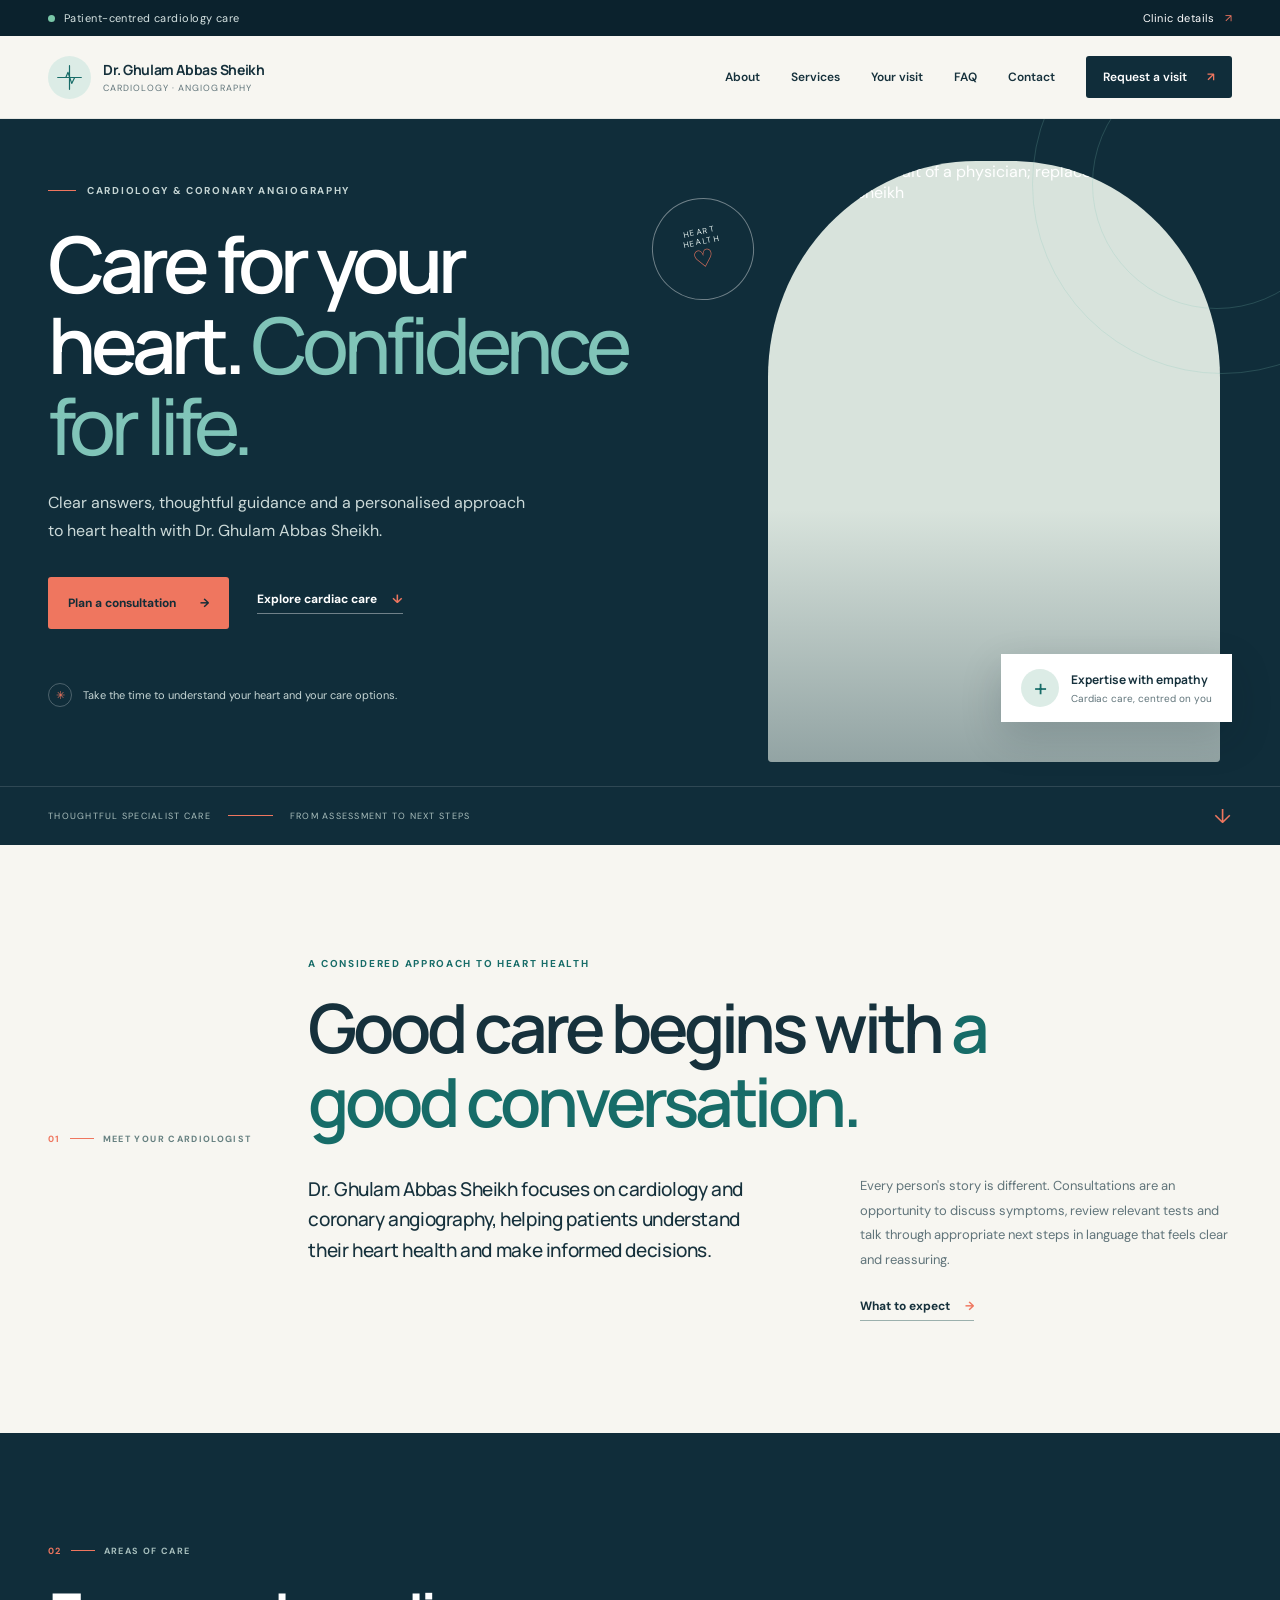
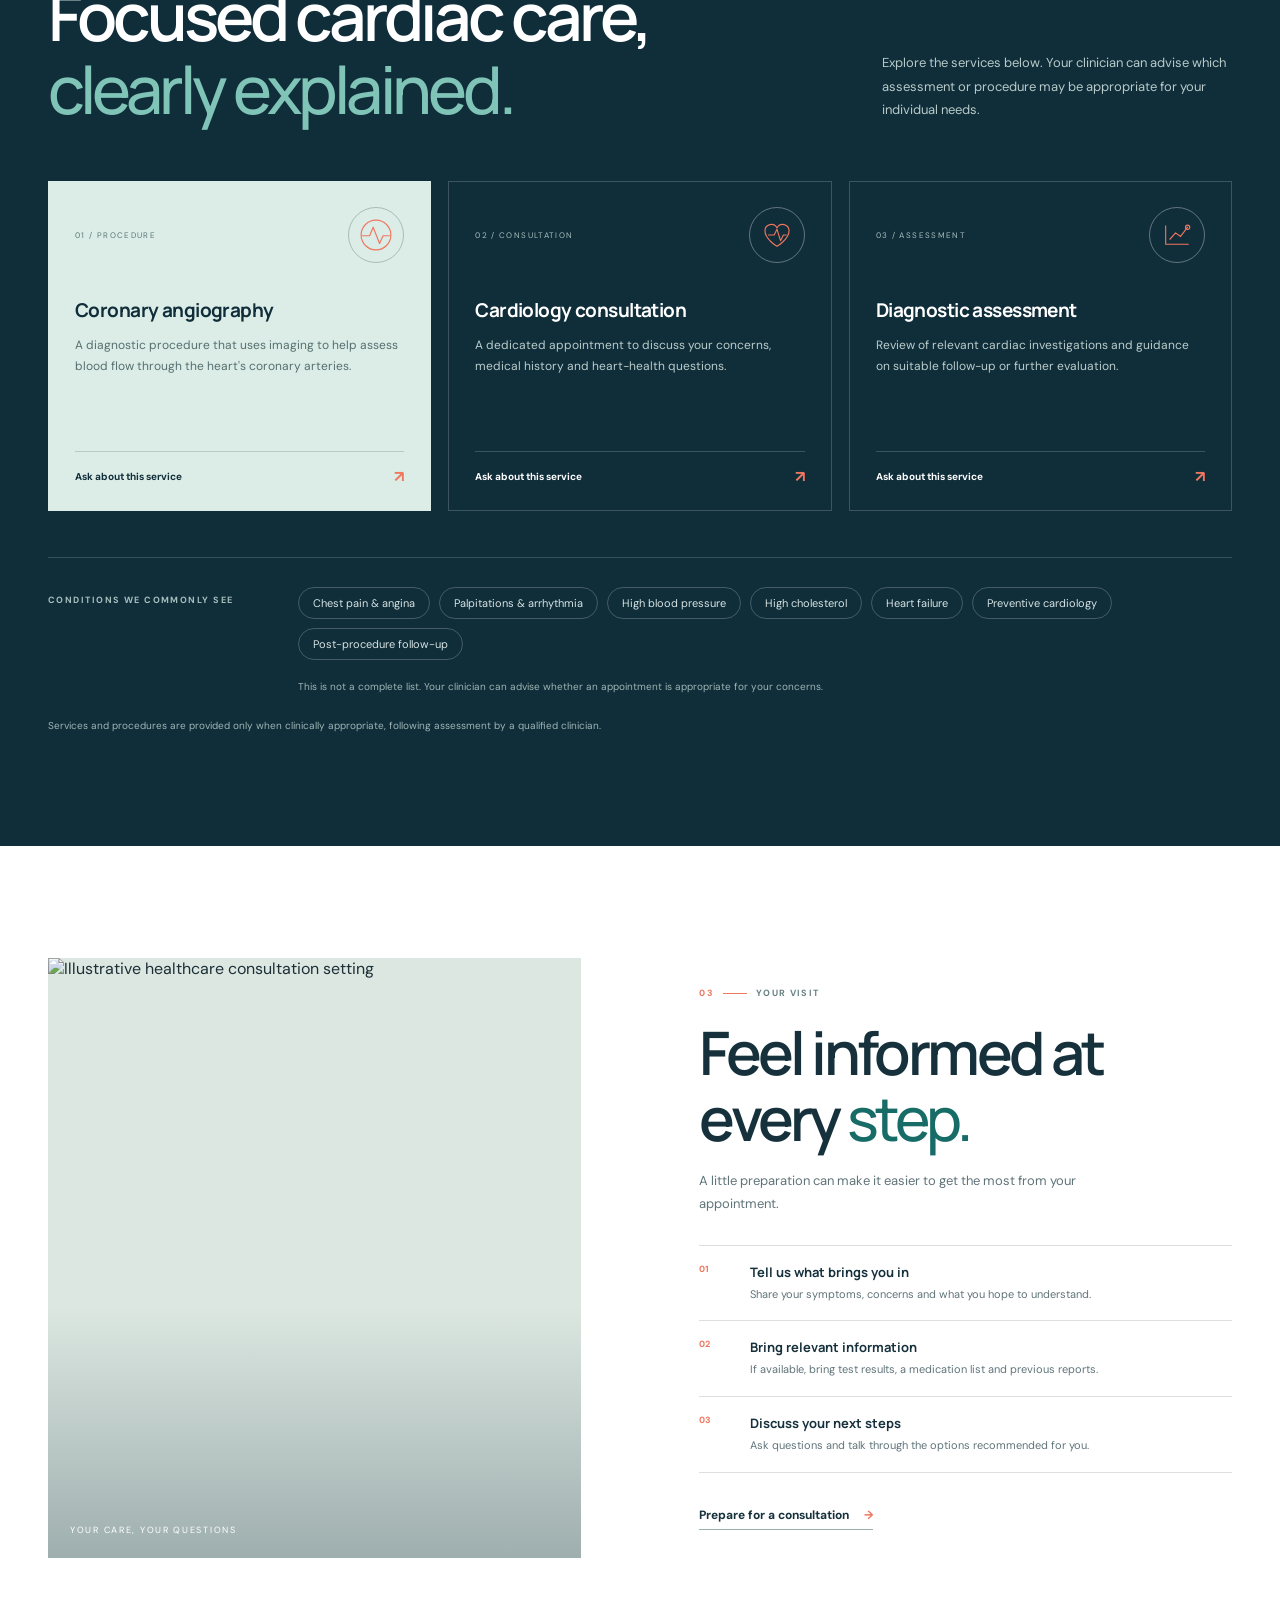
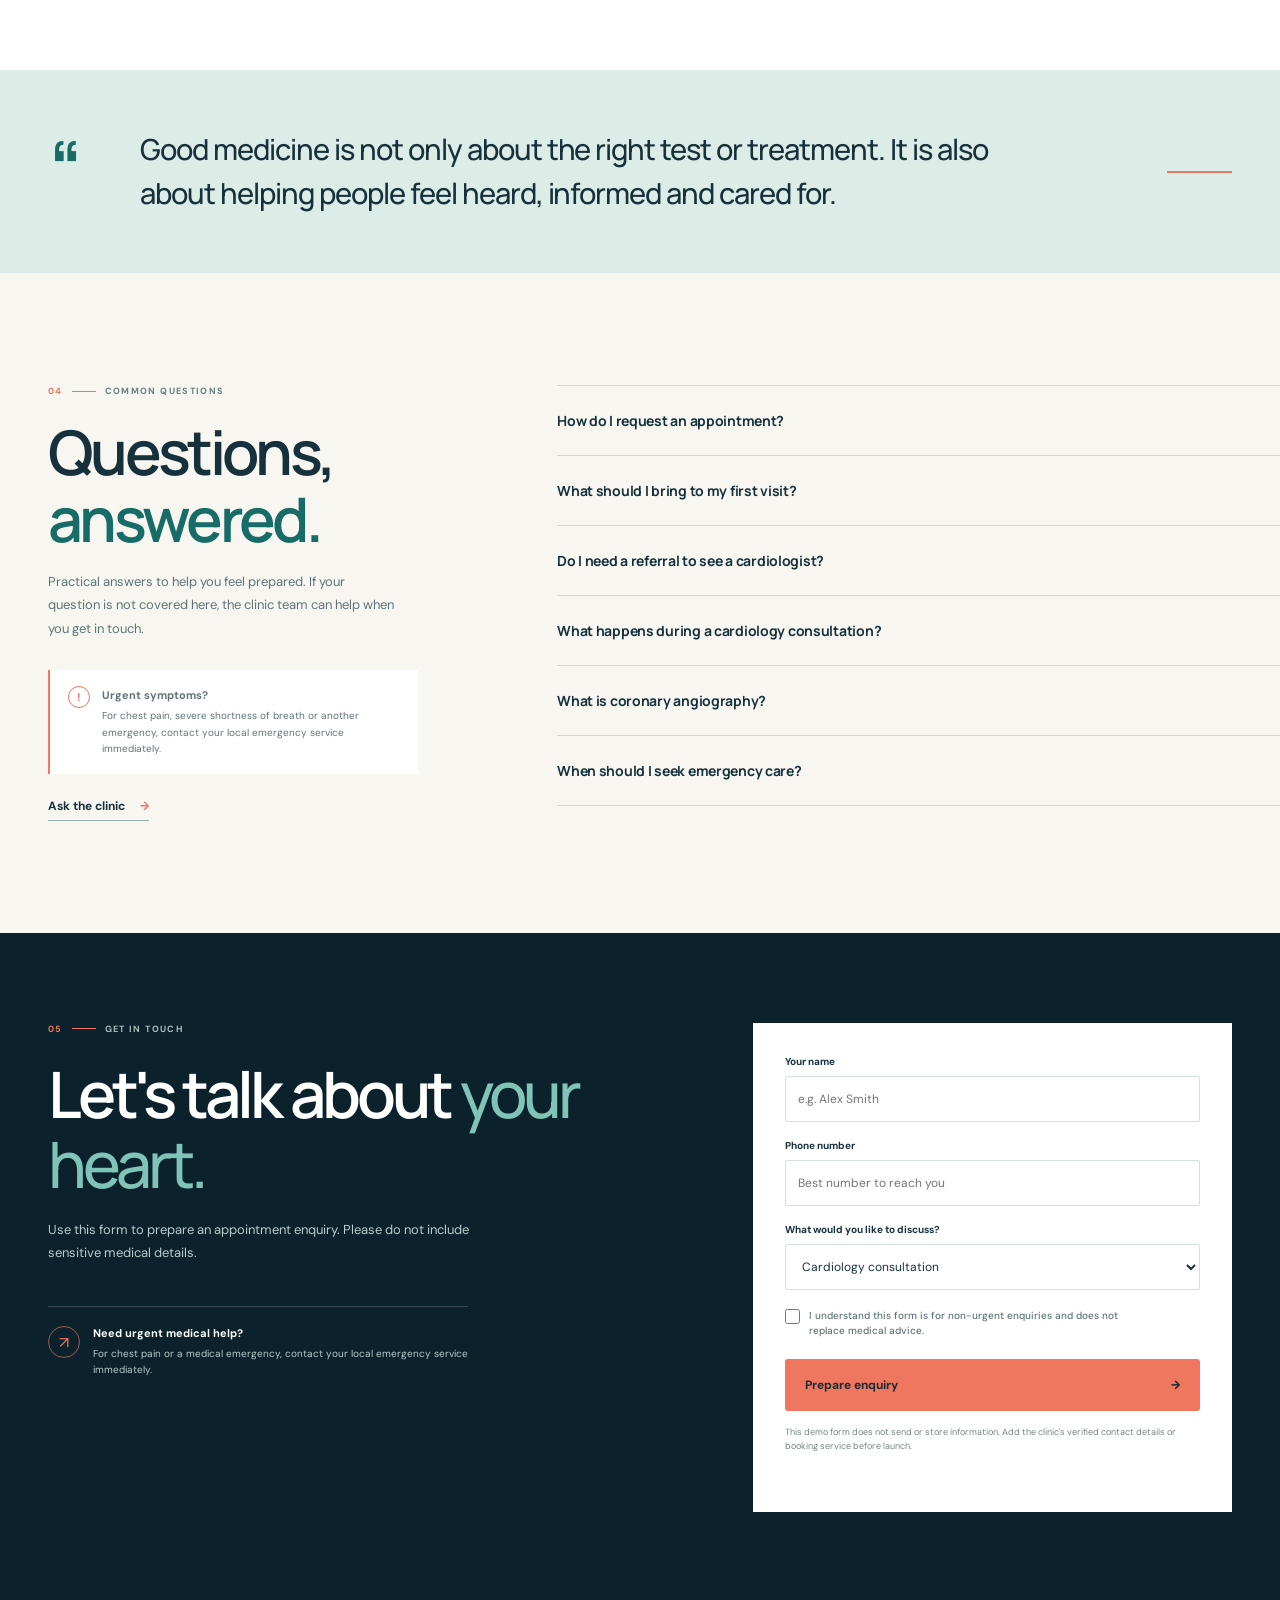
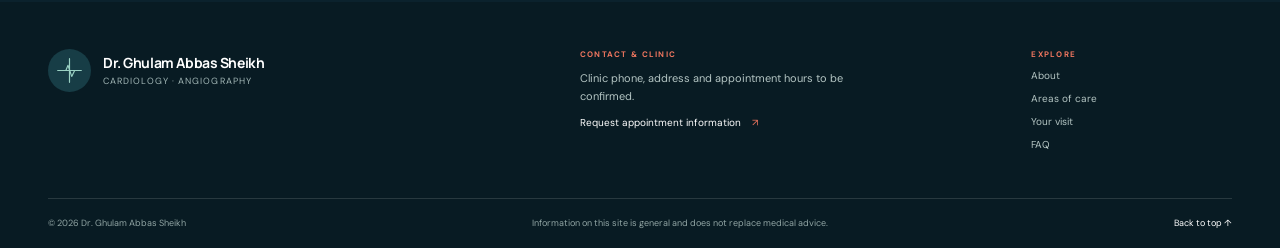
==== commit 37c744e7: "Add FAQ, conditions, SEO metadata and branded 404 page" ====
--- a/index.html
+++ b/index.html
@@ -1,15 +1,93 @@
-<!doctype html>
+<!DOCTYPE html>
 <html lang="en">
 <head>
   <meta charset="UTF-8">
   <meta name="viewport" content="width=device-width, initial-scale=1">
   <meta name="theme-color" content="#102d3a">
   <meta name="description" content="Learn about Dr. Ghulam Abbas Sheikh's cardiology and angiography services, and find information for planning a consultation.">
-  <title>Dr. Ghulam Abbas Sheikh — Cardiology & Angiography</title>
+  <meta name="author" content="Dr. Ghulam Abbas Sheikh">
+  <title>Dr. Ghulam Abbas Sheikh — Cardiology &amp; Angiography</title>
+  <link rel="canonical" href="https://theo-theophilus.github.io/dr_ghulam_abbas_cardiologist/">
+  <meta property="og:type" content="website">
+  <meta property="og:site_name" content="Dr. Ghulam Abbas Sheikh — Cardiology">
+  <meta property="og:title" content="Dr. Ghulam Abbas Sheikh — Cardiology &amp; Angiography">
+  <meta property="og:description" content="Clear answers, thoughtful guidance and a personalised approach to heart health. Explore cardiology consultations and coronary angiography with Dr. Ghulam Abbas Sheikh.">
+  <meta property="og:url" content="https://theo-theophilus.github.io/dr_ghulam_abbas_cardiologist/">
+  <meta property="og:image" content="https://images.unsplash.com/photo-1612349317150-e413f6a5b16d?auto=format&amp;fit=crop&amp;w=1200&amp;h=630&amp;q=80">
+  <meta property="og:image:alt" content="Illustrative portrait of a physician">
+  <meta name="twitter:card" content="summary_large_image">
+  <meta name="twitter:title" content="Dr. Ghulam Abbas Sheikh — Cardiology &amp; Angiography">
+  <meta name="twitter:description" content="Clear answers, thoughtful guidance and a personalised approach to heart health.">
+  <meta name="twitter:image" content="https://images.unsplash.com/photo-1612349317150-e413f6a5b16d?auto=format&amp;fit=crop&amp;w=1200&amp;h=630&amp;q=80">
+  <link rel="icon" href="favicon.svg" type="image/svg+xml">
   <link rel="preconnect" href="https://fonts.googleapis.com">
   <link rel="preconnect" href="https://fonts.gstatic.com" crossorigin>
-  <link href="https://fonts.googleapis.com/css2?family=DM+Sans:wght@400;500;600;700&family=Manrope:wght@400;500;600;700;800&display=swap" rel="stylesheet">
+  <link href="https://fonts.googleapis.com/css2?family=DM+Sans:wght@400;500;600;700&amp;family=Manrope:wght@400;500;600;700;800&amp;display=swap" rel="stylesheet">
   <link rel="stylesheet" href="styles.css">
+  <script type="application/ld+json">
+  {
+    "@context": "https://schema.org",
+    "@graph": [
+      {
+        "@type": "Physician",
+        "@id": "https://theo-theophilus.github.io/dr_ghulam_abbas_cardiologist/#physician",
+        "name": "Dr. Ghulam Abbas Sheikh",
+        "url": "https://theo-theophilus.github.io/dr_ghulam_abbas_cardiologist/",
+        "image": "https://images.unsplash.com/photo-1612349317150-e413f6a5b16d?auto=format&fit=crop&w=1100&q=85",
+        "description": "Cardiologist providing cardiology consultations, diagnostic assessment and coronary angiography services.",
+        "medicalSpecialty": "Cardiovascular",
+        "knowsAbout": ["Cardiology", "Coronary angiography", "Preventive cardiology"],
+        "availableService": [
+          { "@type": "MedicalProcedure", "name": "Coronary angiography" },
+          { "@type": "MedicalProcedure", "name": "Cardiology consultation" },
+          { "@type": "MedicalTest", "name": "Diagnostic assessment" }
+        ]
+      },
+      {
+        "@type": "WebSite",
+        "@id": "https://theo-theophilus.github.io/dr_ghulam_abbas_cardiologist/#website",
+        "url": "https://theo-theophilus.github.io/dr_ghulam_abbas_cardiologist/",
+        "name": "Dr. Ghulam Abbas Sheikh — Cardiology & Angiography",
+        "publisher": { "@id": "https://theo-theophilus.github.io/dr_ghulam_abbas_cardiologist/#physician" }
+      },
+      {
+        "@type": "FAQPage",
+        "mainEntity": [
+          {
+            "@type": "Question",
+            "name": "How do I request an appointment?",
+            "acceptedAnswer": { "@type": "Answer", "text": "Use the appointment enquiry form on this page with your name, phone number and the reason for your visit. The clinic will follow up to confirm availability. Please do not include sensitive medical details in the form." }
+          },
+          {
+            "@type": "Question",
+            "name": "What should I bring to my first visit?",
+            "acceptedAnswer": { "@type": "Answer", "text": "If available, bring a list of your current medications, recent test results or reports, any referral letter, and details of your medical history. This helps make the most of your consultation time." }
+          },
+          {
+            "@type": "Question",
+            "name": "Do I need a referral to see a cardiologist?",
+            "acceptedAnswer": { "@type": "Answer", "text": "This depends on your clinic and insurance arrangements. Check when you request your appointment, and the team can tell you whether a referral is needed." }
+          },
+          {
+            "@type": "Question",
+            "name": "What happens during a cardiology consultation?",
+            "acceptedAnswer": { "@type": "Answer", "text": "Your cardiologist will discuss your symptoms and medical history, review relevant tests, and talk through possible next steps. You will have the opportunity to ask questions and clarify anything you are unsure about." }
+          },
+          {
+            "@type": "Question",
+            "name": "What is coronary angiography?",
+            "acceptedAnswer": { "@type": "Answer", "text": "Coronary angiography is a diagnostic procedure that uses imaging to assess blood flow through the heart's coronary arteries. Your clinician will explain why it may be appropriate, how to prepare and any risks before proceeding." }
+          },
+          {
+            "@type": "Question",
+            "name": "When should I seek emergency care?",
+            "acceptedAnswer": { "@type": "Answer", "text": "If you have chest pain, severe shortness of breath, fainting or another symptom that feels urgent, contact your local emergency service immediately. Do not wait for a routine appointment or use this website's form for emergencies." }
+          }
+        ]
+      }
+    ]
+  }
+  </script>
 </head>
 <body>
   <a class="skip-link" href="#main">Skip to content</a>
@@ -22,7 +100,7 @@
       </a>
       <button class="menu-toggle" type="button" aria-label="Open navigation" aria-expanded="false" aria-controls="primary-nav"><span></span><span></span><span></span></button>
       <nav class="primary-nav" id="primary-nav" aria-label="Main navigation">
-        <a href="#about">About</a><a href="#care">Services</a><a href="#approach">Your visit</a><a href="#contact">Contact</a>
+        <a href="#about">About</a><a href="#care">Services</a><a href="#approach">Your visit</a><a href="#faq">FAQ</a><a href="#contact">Contact</a>
         <a class="nav-appointment" href="#appointment">Request a visit <span aria-hidden="true">↗</span></a>
       </nav>
     </div>
@@ -67,6 +145,19 @@
           <article class="care-card"><div class="card-top"><span class="card-index">02 / CONSULTATION</span><span class="card-icon" aria-hidden="true"><svg viewBox="0 0 48 48"><path d="M24 40S7 30 7 18a9 9 0 0 1 17-4 9 9 0 0 1 17 4c0 12-17 22-17 22Z"/><path d="M12 24h8l4-8 5 16 4-8h4"/></svg></span></div><h3>Cardiology consultation</h3><p>A dedicated appointment to discuss your concerns, medical history and heart-health questions.</p><a href="#appointment" aria-label="Ask about a cardiology consultation">Ask about this service <span aria-hidden="true">↗</span></a></article>
           <article class="care-card"><div class="card-top"><span class="card-index">03 / ASSESSMENT</span><span class="card-icon" aria-hidden="true"><svg viewBox="0 0 48 48"><path d="M8 37V11m0 26h32M14 30l8-9 7 5 10-13"/><circle cx="39" cy="13" r="3"/></svg></span></div><h3>Diagnostic assessment</h3><p>Review of relevant cardiac investigations and guidance on suitable follow-up or further evaluation.</p><a href="#appointment" aria-label="Ask about diagnostic assessment">Ask about this service <span aria-hidden="true">↗</span></a></article>
         </div>
+        <div class="conditions">
+          <p class="conditions-label">Conditions we commonly see</p>
+          <ul class="condition-list">
+            <li>Chest pain &amp; angina</li>
+            <li>Palpitations &amp; arrhythmia</li>
+            <li>High blood pressure</li>
+            <li>High cholesterol</li>
+            <li>Heart failure</li>
+            <li>Preventive cardiology</li>
+            <li>Post-procedure follow-up</li>
+          </ul>
+          <p class="conditions-note">This is not a complete list. Your clinician can advise whether an appointment is appropriate for your concerns.</p>
+        </div>
         <p class="care-disclaimer">Services and procedures are provided only when clinically appropriate, following assessment by a qualified clinician.</p>
       </div>
     </section>
@@ -83,13 +174,51 @@
 
     <section class="quote-band"><div class="container quote-inner"><span class="quote-symbol" aria-hidden="true">“</span><blockquote>Good medicine is not only about the right test or treatment. It is also about helping people feel heard, informed and cared for.</blockquote><span class="quote-rule"></span></div></section>
 
+    <section class="faq-section section-space" id="faq">
+      <div class="container faq-layout">
+        <div class="faq-intro">
+          <div class="section-kicker"><span>04</span><i></i> Common questions</div>
+          <h2>Questions, <em>answered.</em></h2>
+          <p>Practical answers to help you feel prepared. If your question is not covered here, the clinic team can help when you get in touch.</p>
+          <div class="faq-emergency"><span class="faq-emergency-icon" aria-hidden="true">!</span><span><strong>Urgent symptoms?</strong> For chest pain, severe shortness of breath or another emergency, contact your local emergency service immediately.</span></div>
+          <a class="inline-link link-dark faq-link" href="#appointment">Ask the clinic <span aria-hidden="true">→</span></a>
+        </div>
+        <div class="faq-list">
+          <details class="faq-item">
+            <summary>How do I request an appointment?<span class="faq-icon" aria-hidden="true"></span></summary>
+            <div class="faq-answer"><p>Use the appointment enquiry form on this page with your name, phone number and the reason for your visit. The clinic will follow up to confirm availability. Please do not include sensitive medical details in the form.</p></div>
+          </details>
+          <details class="faq-item">
+            <summary>What should I bring to my first visit?<span class="faq-icon" aria-hidden="true"></span></summary>
+            <div class="faq-answer"><p>If available, bring a list of your current medications, recent test results or reports, any referral letter, and details of your medical history. This helps make the most of your consultation time.</p></div>
+          </details>
+          <details class="faq-item">
+            <summary>Do I need a referral to see a cardiologist?<span class="faq-icon" aria-hidden="true"></span></summary>
+            <div class="faq-answer"><p>This depends on your clinic and insurance arrangements. Check when you request your appointment, and the team can tell you whether a referral is needed.</p></div>
+          </details>
+          <details class="faq-item">
+            <summary>What happens during a cardiology consultation?<span class="faq-icon" aria-hidden="true"></span></summary>
+            <div class="faq-answer"><p>Your cardiologist will discuss your symptoms and medical history, review relevant tests, and talk through possible next steps. You will have the opportunity to ask questions and clarify anything you are unsure about.</p></div>
+          </details>
+          <details class="faq-item">
+            <summary>What is coronary angiography?<span class="faq-icon" aria-hidden="true"></span></summary>
+            <div class="faq-answer"><p>Coronary angiography is a diagnostic procedure that uses imaging to assess blood flow through the heart's coronary arteries. Your clinician will explain why it may be appropriate, how to prepare and any risks before proceeding.</p></div>
+          </details>
+          <details class="faq-item">
+            <summary>When should I seek emergency care?<span class="faq-icon" aria-hidden="true"></span></summary>
+            <div class="faq-answer"><p>If you have chest pain, severe shortness of breath, fainting or another symptom that feels urgent, contact your local emergency service immediately. Do not wait for a routine appointment or use this website's form for emergencies.</p></div>
+          </details>
+        </div>
+      </div>
+    </section>
+
     <section class="appointment-section" id="appointment"><div class="container appointment-layout">
-      <div class="appointment-copy"><div class="section-kicker kicker-light"><span>04</span><i></i> Get in touch</div><h2>Let's talk about <em>your heart.</em></h2><p>Use this form to prepare an appointment enquiry. Please do not include sensitive medical details.</p><div class="contact-note"><span class="contact-note-icon" aria-hidden="true">↗</span><span><strong>Need urgent medical help?</strong><small>For chest pain or a medical emergency, contact your local emergency service immediately.</small></span></div></div>
-      <div class="form-panel"><form id="enquiry-form"><label for="patient-name">Your name</label><input id="patient-name" name="name" autocomplete="name" required placeholder="e.g. Alex Smith"><label for="patient-phone">Phone number</label><input id="patient-phone" name="phone" type="tel" autocomplete="tel" required placeholder="Best number to reach you"><label for="visit-reason">What would you like to discuss?</label><select id="visit-reason" name="reason"><option>Cardiology consultation</option><option>Coronary angiography enquiry</option><option>Follow-up appointment</option><option>Other</option></select><button class="button button-coral form-button" type="submit">Prepare enquiry <span aria-hidden="true">→</span></button><p class="form-note">This demo form does not send or store information. Add the clinic's verified contact details or booking service before launch.</p><p class="form-status" role="status" aria-live="polite"></p></form></div>
+      <div class="appointment-copy"><div class="section-kicker kicker-light"><span>05</span><i></i> Get in touch</div><h2>Let's talk about <em>your heart.</em></h2><p>Use this form to prepare an appointment enquiry. Please do not include sensitive medical details.</p><div class="contact-note"><span class="contact-note-icon" aria-hidden="true">↗</span><span><strong>Need urgent medical help?</strong><small>For chest pain or a medical emergency, contact your local emergency service immediately.</small></span></div></div>
+      <div class="form-panel"><form id="enquiry-form"><label for="patient-name">Your name</label><input id="patient-name" name="name" type="text" autocomplete="name" required placeholder="e.g. Alex Smith"><label for="patient-phone">Phone number</label><input id="patient-phone" name="phone" type="tel" autocomplete="tel" required placeholder="Best number to reach you"><label for="visit-reason">What would you like to discuss?</label><select id="visit-reason" name="reason"><option>Cardiology consultation</option><option>Coronary angiography enquiry</option><option>Follow-up appointment</option><option>Other</option></select><label class="consent"><input type="checkbox" name="consent" required><span>I understand this form is for non-urgent enquiries and does not replace medical advice.</span></label><button class="button button-coral form-button" type="submit">Prepare enquiry <span aria-hidden="true">→</span></button><p class="form-note">This demo form does not send or store information. Add the clinic's verified contact details or booking service before launch.</p><p class="form-status" role="status" aria-live="polite"></p></form></div>
     </div></section>
   </main>
 
-  <footer class="site-footer" id="contact"><div class="container footer-main"><a class="brand footer-brand" href="#home"><span class="brand-symbol" aria-hidden="true"><svg viewBox="0 0 42 42"><path d="M21 5v32M5 21h32"/><path d="M8 21h8l3-7 5 15 4-8h6"/></svg></span><span class="brand-copy"><strong>Dr. Ghulam Abbas Sheikh</strong><small>Cardiology · Angiography</small></span></a><div class="footer-contact"><span class="footer-label">Contact &amp; clinic</span><p>Clinic phone, address and appointment hours to be confirmed.</p><a href="#appointment">Request appointment information <span aria-hidden="true">↗</span></a></div><div class="footer-nav"><span class="footer-label">Explore</span><a href="#about">About</a><a href="#care">Areas of care</a><a href="#approach">Your visit</a></div></div><div class="container footer-bottom"><span>© <span id="current-year">2026</span> Dr. Ghulam Abbas Sheikh</span><span>Information on this site is general and does not replace medical advice.</span><a href="#home">Back to top ↑</a></div></footer>
+  <footer class="site-footer" id="contact"><div class="container footer-main"><a class="brand footer-brand" href="#home"><span class="brand-symbol" aria-hidden="true"><svg viewBox="0 0 42 42"><path d="M21 5v32M5 21h32"/><path d="M8 21h8l3-7 5 15 4-8h6"/></svg></span><span class="brand-copy"><strong>Dr. Ghulam Abbas Sheikh</strong><small>Cardiology · Angiography</small></span></a><div class="footer-contact"><span class="footer-label">Contact &amp; clinic</span><p>Clinic phone, address and appointment hours to be confirmed.</p><a href="#appointment">Request appointment information <span aria-hidden="true">↗</span></a></div><div class="footer-nav"><span class="footer-label">Explore</span><a href="#about">About</a><a href="#care">Areas of care</a><a href="#approach">Your visit</a><a href="#faq">FAQ</a></div></div><div class="container footer-bottom"><span>© <span id="current-year">2026</span> Dr. Ghulam Abbas Sheikh</span><span>Information on this site is general and does not replace medical advice.</span><a href="#home">Back to top ↑</a></div></footer>
   <script src="script.js"></script>
 </body>
 </html>
--- a/styles.css
+++ b/styles.css
@@ -1,4 +1,3 @@
-@import url('https://fonts.googleapis.com/css2?family=DM+Sans:wght@400;500;600;700&family=Manrope:wght@400;500;600;700;800&display=swap');
 :root{--navy:#102d3a;--navy-deep:#0b222d;--teal:#176c68;--mint:#dcece6;--coral:#ef765f;--cream:#f7f6f1;--white:#fff;--ink:#16313c;--muted:#60747a;--line:rgba(16,45,58,.15);--serif:'Manrope',sans-serif;--sans:'DM Sans',sans-serif;--container:1240px}
 *{box-sizing:border-box}html{scroll-behavior:smooth;scroll-padding-top:90px}body{margin:0;color:var(--ink);background:var(--cream);font-family:var(--sans);-webkit-font-smoothing:antialiased}img{display:block;width:100%}a{color:inherit;text-decoration:none}button,input,select{font:inherit}button,a{-webkit-tap-highlight-color:transparent}.container{width:min(var(--container),calc(100% - 96px));margin-inline:auto}.skip-link{position:absolute;z-index:100;top:-60px;left:16px;background:#fff;padding:12px}.skip-link:focus{top:12px}.utility-bar{background:var(--navy-deep);color:#d7e4e3;font-size:11px;letter-spacing:.04em}.utility-inner{height:36px;display:flex;justify-content:space-between;align-items:center}.utility-inner>span{display:flex;align-items:center;gap:9px}.status-dot{width:7px;height:7px;border-radius:50%;background:#79c7a8}.utility-inner a{color:#fff}.utility-inner a span{color:var(--coral);margin-left:7px}.site-header{position:sticky;top:0;z-index:30;background:rgba(247,246,241,.96);backdrop-filter:blur(14px);border-bottom:1px solid rgba(16,45,58,.08)}.header-inner{height:82px;display:flex;justify-content:space-between;align-items:center}.brand{display:flex;align-items:center;gap:12px}.brand-symbol{width:43px;height:43px;display:grid;place-items:center;color:var(--teal);background:var(--mint);border-radius:50%}.brand-symbol svg{width:31px;height:31px;fill:none;stroke:currentColor;stroke-width:1.6;stroke-linecap:round;stroke-linejoin:round}.brand-copy{display:grid;gap:3px}.brand-copy strong{font:700 14px var(--serif);letter-spacing:-.03em}.brand-copy small{color:var(--muted);font-size:9px;letter-spacing:.12em;text-transform:uppercase}.primary-nav{display:flex;align-items:center;gap:31px;font-size:12px;font-weight:600}.primary-nav>a:not(.nav-appointment){transition:color .2s}.primary-nav>a:not(.nav-appointment):hover{color:var(--teal)}.nav-appointment{background:var(--navy);color:white;padding:13px 17px;border-radius:3px}.nav-appointment span{margin-left:17px;color:var(--coral)}.menu-toggle{display:none}
 .hero{position:relative;background:var(--navy);color:white;overflow:hidden}.hero-layout{min-height:624px;display:grid;grid-template-columns:1.02fr .98fr;align-items:center;padding-top:30px;padding-bottom:24px}.hero-copy{position:relative;z-index:2;padding:35px 20px 55px 0}.eyebrow{display:flex;align-items:center;gap:11px;color:#c5d5d4;text-transform:uppercase;letter-spacing:.17em;font-size:10px;font-weight:700}.eyebrow-line{width:28px;height:1px;background:var(--coral)}h1,h2,h3,p{margin-top:0}.hero h1{max-width:660px;margin:26px 0 22px;font:600 clamp(50px,6.1vw,82px)/1.04 var(--serif);letter-spacing:-.065em}.hero h1 em,.care-heading h2 em,.visit-copy h2 em,.appointment-copy h2 em{color:#80c4b8;font-weight:500;font-style:normal}.hero-description{max-width:480px;color:#ccdad9;font-size:16px;line-height:1.75}.hero-actions{display:flex;align-items:center;gap:28px;margin-top:32px}.button{min-height:52px;padding:0 20px;display:inline-flex;align-items:center;justify-content:space-between;gap:24px;border:0;border-radius:3px;font-size:12px;font-weight:700;cursor:pointer;transition:transform .2s,background .2s}.button:hover{transform:translateY(-2px)}.button-coral{background:var(--coral);color:#142d37}.button-coral:hover{background:#ff907a}.inline-link{font-size:12px;font-weight:700;border-bottom:1px solid rgba(255,255,255,.4);padding:0 0 6px}.inline-link span{margin-left:12px;color:var(--coral)}.hero-note{display:flex;align-items:center;gap:11px;margin-top:54px;color:#c5d5d4;font-size:11px}.note-icon{width:24px;height:24px;border:1px solid rgba(255,255,255,.25);border-radius:50%;display:grid;place-items:center;color:var(--coral)}.hero-art{position:relative;min-height:575px;align-self:stretch}.hero-image{position:absolute;top:2%;right:2%;bottom:0;width:78%;overflow:hidden;background:#d8e3dc;border-radius:46% 46% 4px 4px / 36% 36% 4px 4px}.hero-image:after{content:'';position:absolute;inset:0;background:linear-gradient(180deg,rgba(16,45,58,0) 58%,rgba(16,45,58,.35))}.hero-image img{height:100%;object-fit:cover;object-position:center 25%;filter:saturate(.78)}.image-caption{position:absolute;right:0;bottom:40px;z-index:3;display:flex;align-items:center;gap:12px;padding:15px 20px;background:#fff;color:var(--ink);box-shadow:0 15px 40px #071a202c}.caption-mark{width:38px;height:38px;display:grid;place-items:center;background:var(--mint);color:var(--teal);font-size:24px;border-radius:50%}.image-caption span:last-child{display:grid;gap:4px}.image-caption strong{font:700 12px var(--serif)}.image-caption small{font-size:10px;color:var(--muted)}.hero-stamp{position:absolute;z-index:4;top:8%;left:0;width:102px;height:102px;border:1px solid rgba(255,255,255,.4);border-radius:50%;display:flex;align-items:center;justify-content:center;flex-direction:column;transform:rotate(-12deg);font-size:8px;letter-spacing:.2em;color:#e3efed}.stamp-heart{font-size:24px;color:var(--coral);line-height:1.1}.hero-orbit{position:absolute;border:1px solid rgba(128,196,184,.22);border-radius:50%;pointer-events:none}.orbit-one{width:250px;height:250px;right:-110px;top:-90px}.orbit-two{width:380px;height:380px;right:-180px;top:-155px}.hero-bottom{border-top:1px solid rgba(255,255,255,.13)}.hero-bottom-inner{height:58px;display:flex;align-items:center;gap:17px;color:#aabfbd;text-transform:uppercase;letter-spacing:.14em;font-size:9px}.bottom-rule{width:45px;height:1px;background:var(--coral)}.hero-bottom-inner>a{margin-left:auto;color:var(--coral);font-size:20px}
@@ -9,3 +8,61 @@
 .site-footer{background:#081b23;color:white}.footer-main{display:grid;grid-template-columns:1.2fr 1fr .5fr;gap:50px;padding-block:47px}.footer-brand{align-self:start}.footer-brand .brand-symbol{background:#173d46;color:#9ad1c3}.footer-brand .brand-copy small{color:#a2b7b6}.footer-contact,.footer-nav{display:flex;flex-direction:column;align-items:flex-start;gap:10px}.footer-label{color:var(--coral);font-size:8px;letter-spacing:.16em;text-transform:uppercase;font-weight:700}.footer-contact p{max-width:270px;margin:0;color:#b4c5c3;font-size:11px;line-height:1.7}.footer-contact>a,.footer-nav>a{font-size:10px}.footer-contact>a span{margin-left:8px;color:var(--coral)}.footer-nav>a{color:#b4c5c3}.footer-bottom{min-height:50px;border-top:1px solid rgba(255,255,255,.13);display:flex;align-items:center;justify-content:space-between;gap:15px;color:#91a5a4;font-size:9px}.footer-bottom a{color:white}
 @media(min-width:1450px){.hero-layout{min-height:680px}.hero-art{min-height:630px}}@media(max-width:950px){.container{width:min(var(--container),calc(100% - 56px))}.header-inner{height:74px}.menu-toggle{display:flex;width:42px;height:42px;border:0;background:transparent;flex-direction:column;justify-content:center;gap:6px;align-items:center}.menu-toggle span{width:22px;height:2px;background:var(--navy);transition:transform .2s}.menu-toggle[aria-expanded=true] span:first-child{transform:translateY(4px) rotate(45deg)}.menu-toggle[aria-expanded=true] span:nth-child(2){opacity:0}.menu-toggle[aria-expanded=true] span:last-child{transform:translateY(-12px) rotate(-45deg)}.primary-nav{display:none;position:absolute;top:100%;left:0;right:0;padding:20px 28px 25px;background:var(--cream);box-shadow:0 15px 20px #102d3a12;align-items:stretch;gap:0}.primary-nav.is-open{display:flex;flex-direction:column}.primary-nav>a{padding:13px 3px;border-bottom:1px solid var(--line)}.primary-nav .nav-appointment{margin-top:12px;padding:14px}.hero-layout{grid-template-columns:1fr .85fr;min-height:570px}.hero h1{font-size:clamp(45px,6vw,65px)}.hero-art{min-height:500px}.hero-image{width:88%}.hero-stamp{width:78px;height:78px}.intro-layout{grid-template-columns:1fr;gap:32px}.intro-content{padding-left:0}.care-heading{align-items:flex-start;flex-direction:column;gap:20px}.care-heading>p{max-width:550px}.care-card{padding:21px}.visit-layout{gap:7%}.visit-image{min-height:530px}.appointment-layout{gap:7%}.footer-main{grid-template-columns:1fr 1fr}.footer-brand{grid-column:1/-1}}
 @media(max-width:650px){.container{width:calc(100% - 40px)}.utility-inner{height:33px;font-size:9px}.header-inner{height:68px}.brand-symbol{width:38px;height:38px}.brand-copy strong{font-size:12px}.brand-copy small{font-size:8px}.primary-nav{padding-inline:20px}.hero-layout{grid-template-columns:1fr;padding-top:10px;padding-bottom:0}.hero-copy{padding:54px 0 15px}.hero h1{max-width:520px;font-size:clamp(46px,13vw,66px)}.hero-description{font-size:14px}.hero-actions{align-items:flex-start;flex-direction:column;gap:19px}.hero-note{margin-top:28px;max-width:290px;line-height:1.5}.hero-art{min-height:400px;margin-top:6px}.hero-image{width:83%;right:3%;top:0;border-radius:47% 47% 3px 3px / 32% 32% 3px 3px}.image-caption{right:0;bottom:24px;padding:11px 13px}.caption-mark{width:32px;height:32px}.image-caption strong{font-size:10px}.image-caption small{font-size:9px}.hero-stamp{top:8%;left:1%;width:70px;height:70px;font-size:7px}.stamp-heart{font-size:20px}.hero-bottom-inner{height:48px;gap:10px;font-size:7px;letter-spacing:.1em}.bottom-rule{width:24px}.section-space{padding-block:75px}.section-kicker{font-size:8px}.intro-content .eyebrow{font-size:9px}.intro-content h2,.visit-copy h2{font-size:42px;margin-bottom:23px}.intro-columns{grid-template-columns:1fr;gap:9px}.intro-lead{font-size:17px}.intro-columns div p{font-size:12px}.care-heading h2{font-size:43px}.care-heading>p{font-size:12px}.care-grid{grid-template-columns:1fr;margin-top:34px;gap:12px}.care-card{min-height:280px;padding:23px}.care-card h3{margin-top:24px}.care-disclaimer{font-size:9px}.visit-layout{grid-template-columns:1fr;gap:40px}.visit-image{min-height:390px}.visit-copy h2{font-size:43px}.quote-band{padding:42px 0}.quote-inner{grid-template-columns:35px 1fr;gap:13px}.quote-symbol{font-size:55px}.quote-inner blockquote{font-size:19px}.quote-rule{display:none}.appointment-section{padding:70px 0}.appointment-layout{grid-template-columns:1fr;gap:34px}.appointment-copy h2{font-size:47px}.contact-note{margin-top:27px}.form-panel{padding:24px 20px}.footer-main{grid-template-columns:1fr;gap:28px;padding-block:37px}.footer-brand{grid-column:auto}.footer-bottom{padding-block:14px;align-items:flex-start;flex-direction:column;line-height:1.6}.footer-bottom span:nth-child(2){max-width:290px}}@media(prefers-reduced-motion:reduce){*,*::before,*::after{scroll-behavior:auto!important;transition:none!important}}
+/* ---------- Enhancements: active nav, conditions, FAQ, form consent, 404 ---------- */
+.primary-nav>a:not(.nav-appointment).is-active{color:var(--teal)}
+.primary-nav>a.nav-appointment.is-active{background:var(--teal)}
+:focus-visible{outline:2px solid var(--coral);outline-offset:3px}
+.site-header :focus-visible{outline-color:var(--teal)}
+.site-header .inline-link{margin-top:0}
+.conditions{margin-top:46px;padding-top:29px;border-top:1px solid rgba(255,255,255,.16);display:grid;grid-template-columns:210px 1fr;gap:18px 40px;align-items:start}
+.conditions-label{margin:7px 0 0;color:#a7bfbd;font-size:9px;font-weight:700;letter-spacing:.16em;text-transform:uppercase}
+.condition-list{display:flex;flex-wrap:wrap;gap:9px;margin:0;padding:0;list-style:none}
+.condition-list li{padding:8px 14px;border:1px solid rgba(255,255,255,.22);border-radius:999px;color:#d7e4e3;font-size:11px;transition:border-color .2s,color .2s}
+.condition-list li:hover{border-color:var(--coral);color:#fff}
+.conditions-note{grid-column:2;margin:0;color:#9fb5b3;font-size:10px;line-height:1.7}
+.faq-section{background:var(--cream)}
+.faq-layout{display:grid;grid-template-columns:36% 64%;gap:7%}
+.faq-intro h2{margin:22px 0 18px;font:600 clamp(40px,4.8vw,62px)/1.08 var(--serif);letter-spacing:-.06em}
+.faq-intro h2 em{font-style:normal;color:var(--teal)}
+.faq-intro>p{max-width:350px;color:var(--muted);font-size:13px;line-height:1.8}
+.faq-emergency{display:flex;align-items:flex-start;gap:12px;max-width:370px;margin-top:30px;padding:16px 18px;background:#fff;border-left:2px solid var(--coral)}
+.faq-emergency-icon{width:22px;height:22px;flex:none;display:grid;place-items:center;border:1px solid var(--coral);border-radius:50%;color:var(--coral);font-size:11px;font-weight:700}
+.faq-emergency strong{display:block;margin-bottom:4px;font-size:11px}
+.faq-emergency span:last-child{color:var(--muted);font-size:10px;line-height:1.65}
+.faq-link{margin-top:24px}
+.faq-list{border-top:1px solid var(--line)}
+.faq-item{border-bottom:1px solid var(--line)}
+.faq-item summary{display:flex;align-items:center;justify-content:space-between;gap:24px;padding:21px 0;cursor:pointer;list-style:none;font:700 14px/1.4 var(--serif);letter-spacing:-.02em}
+.faq-item summary::-webkit-details-marker{display:none}
+.faq-item summary:hover{color:var(--teal)}
+.faq-icon{position:relative;width:27px;height:27px;flex:none;border:1px solid var(--line);border-radius:50%;transition:background .2s,border-color .2s}
+.faq-icon:before,.faq-icon:after{content:"";position:absolute;top:50%;left:50%;width:10px;height:1.5px;background:var(--teal);transform:translate(-50%,-50%);transition:transform .2s,background .2s}
+.faq-icon:after{transform:translate(-50%,-50%) rotate(90deg)}
+.faq-item[open] .faq-icon{background:var(--teal);border-color:var(--teal)}
+.faq-item[open] .faq-icon:before,.faq-item[open] .faq-icon:after{background:#fff}
+.faq-item[open] .faq-icon:after{transform:translate(-50%,-50%) rotate(0)}
+.faq-answer{padding:0 50px 22px 0;color:var(--muted);font-size:12px;line-height:1.85}
+.faq-answer p{margin:0}
+.faq-answer a{color:var(--teal);border-bottom:1px solid currentColor}
+.form-panel .consent{display:flex;align-items:flex-start;gap:9px;margin:1px 0 16px;color:var(--muted);font-size:10px;font-weight:500;line-height:1.55;cursor:pointer}
+.form-panel .consent input{width:15px;height:15px;flex:none;margin:1px 0 0;padding:0;border:0;background:transparent;accent-color:var(--teal)}
+.form-panel .consent input:focus{outline:2px solid var(--teal);outline-offset:2px}
+.form-panel .consent span{max-width:330px}
+.js .reveal{opacity:0;transform:translateY(18px);transition:opacity .65s ease,transform .65s ease}
+.js .reveal.is-visible{opacity:1;transform:none}
+.js .reveal-delay-1{transition-delay:.08s}
+.js .reveal-delay-2{transition-delay:.16s}
+.js .reveal-delay-3{transition-delay:.24s}
+.error-page{position:relative;display:grid;place-items:center;min-height:calc(100vh - 132px);padding:80px 0;overflow:hidden;background:var(--navy);color:#fff}
+.error-inner{position:relative;z-index:1;max-width:660px;text-align:center}
+.error-inner .error-code{margin:0;font:700 clamp(100px,20vw,190px)/1 var(--serif);letter-spacing:-.09em;color:rgba(255,255,255,.07);-webkit-text-stroke:1px rgba(255,255,255,.3)}
+.error-inner h1{margin:10px 0 14px;font:600 clamp(28px,4vw,42px)/1.15 var(--serif);letter-spacing:-.05em}
+.error-inner h1 em{font-style:normal;color:#80c4b8}
+.error-inner p{max-width:430px;margin:0 auto;color:#b9ccca;font-size:13px;line-height:1.8}
+.error-actions{display:flex;flex-wrap:wrap;justify-content:center;gap:13px;margin-top:30px}
+.error-actions .button{min-width:190px}
+.error-back{display:inline-flex;align-items:center;gap:10px;min-height:52px;padding:0 20px;border:1px solid rgba(255,255,255,.3);border-radius:3px;font-size:12px;font-weight:700;transition:border-color .2s}
+.error-back:hover{border-color:var(--coral)}
+@media(max-width:950px){.conditions{grid-template-columns:1fr;gap:16px}.conditions-note{grid-column:1}.faq-layout{grid-template-columns:1fr;gap:38px}.faq-intro>p{max-width:520px}.faq-emergency{max-width:520px}}
+@media(max-width:650px){.conditions{margin-top:34px;padding-top:24px}.condition-list li{padding:7px 12px;font-size:10px}.faq-intro h2{font-size:43px}.faq-item summary{padding:18px 0;font-size:13px;gap:14px}.faq-answer{padding:0 0 20px}.error-page{min-height:60vh;padding:60px 0}.error-actions{flex-direction:column;align-items:stretch}}
+@media(prefers-reduced-motion:reduce){.js .reveal{opacity:1;transform:none;transition:none}}
